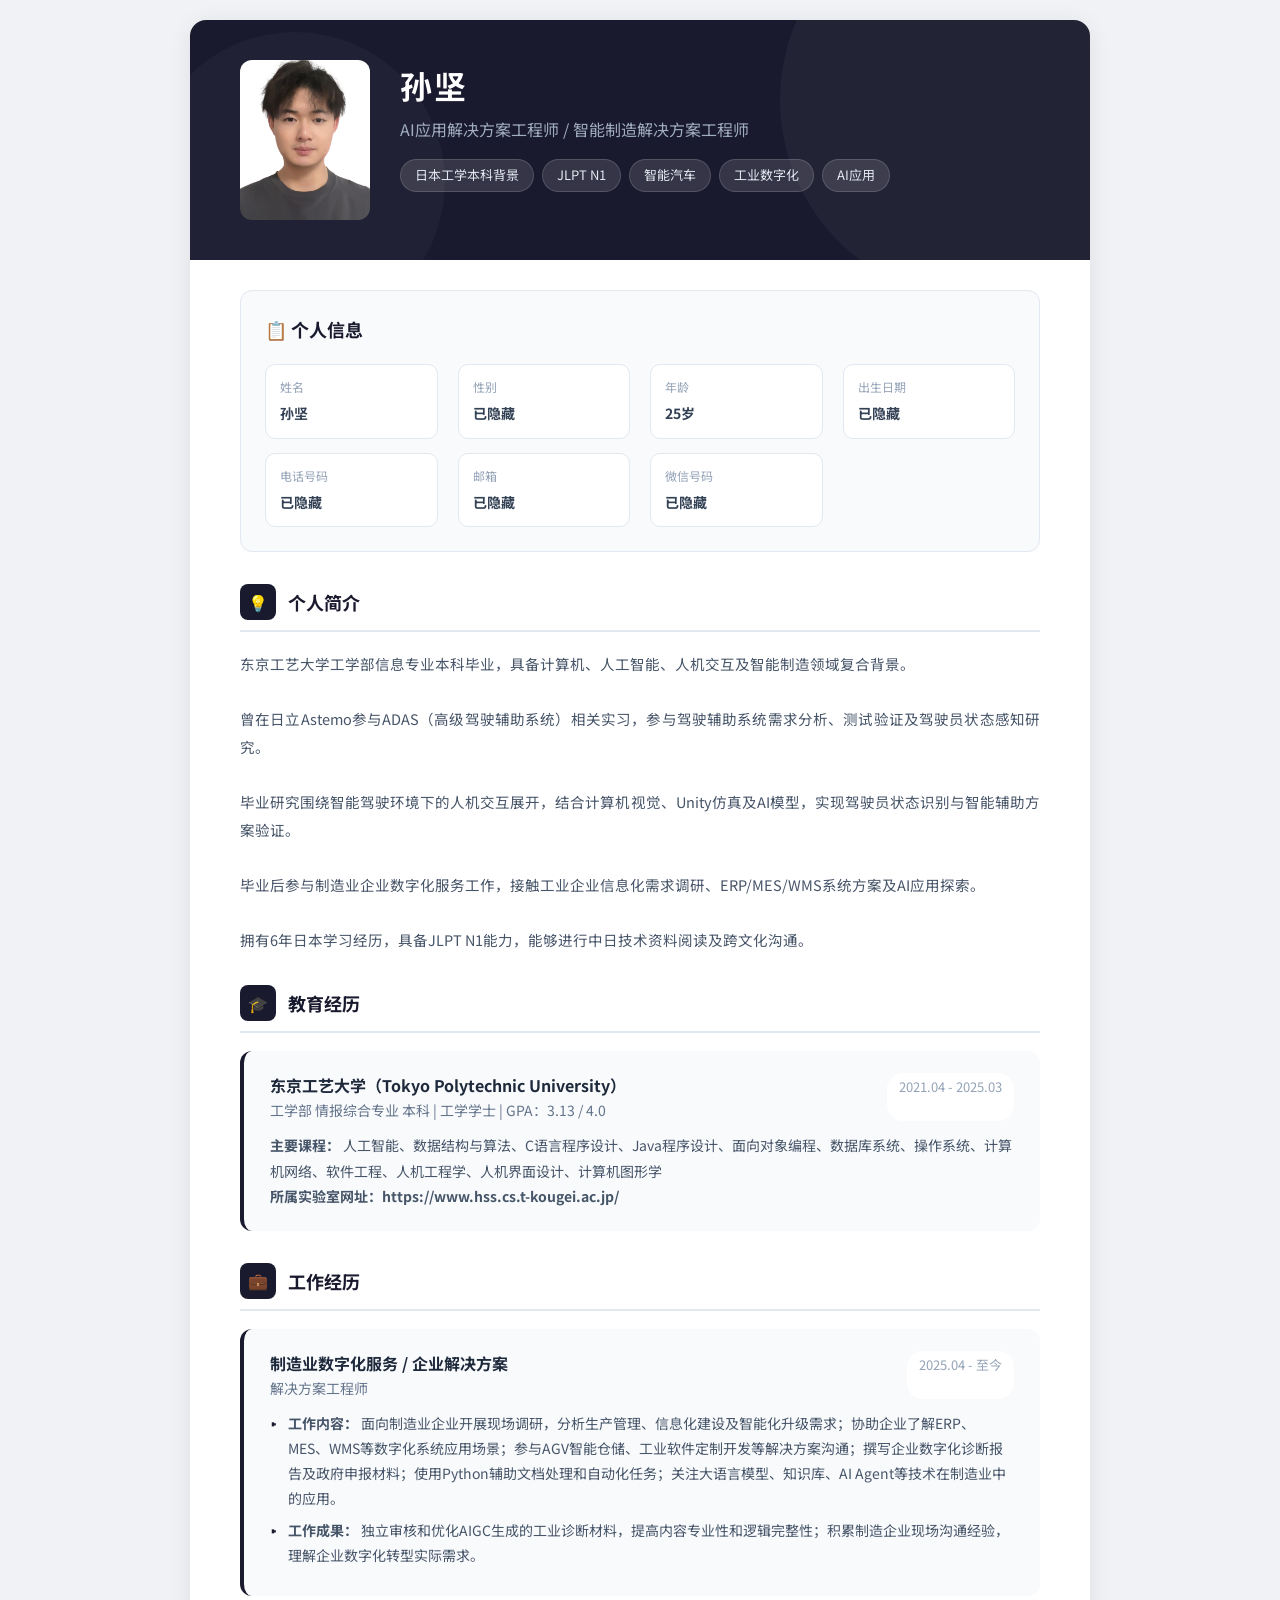
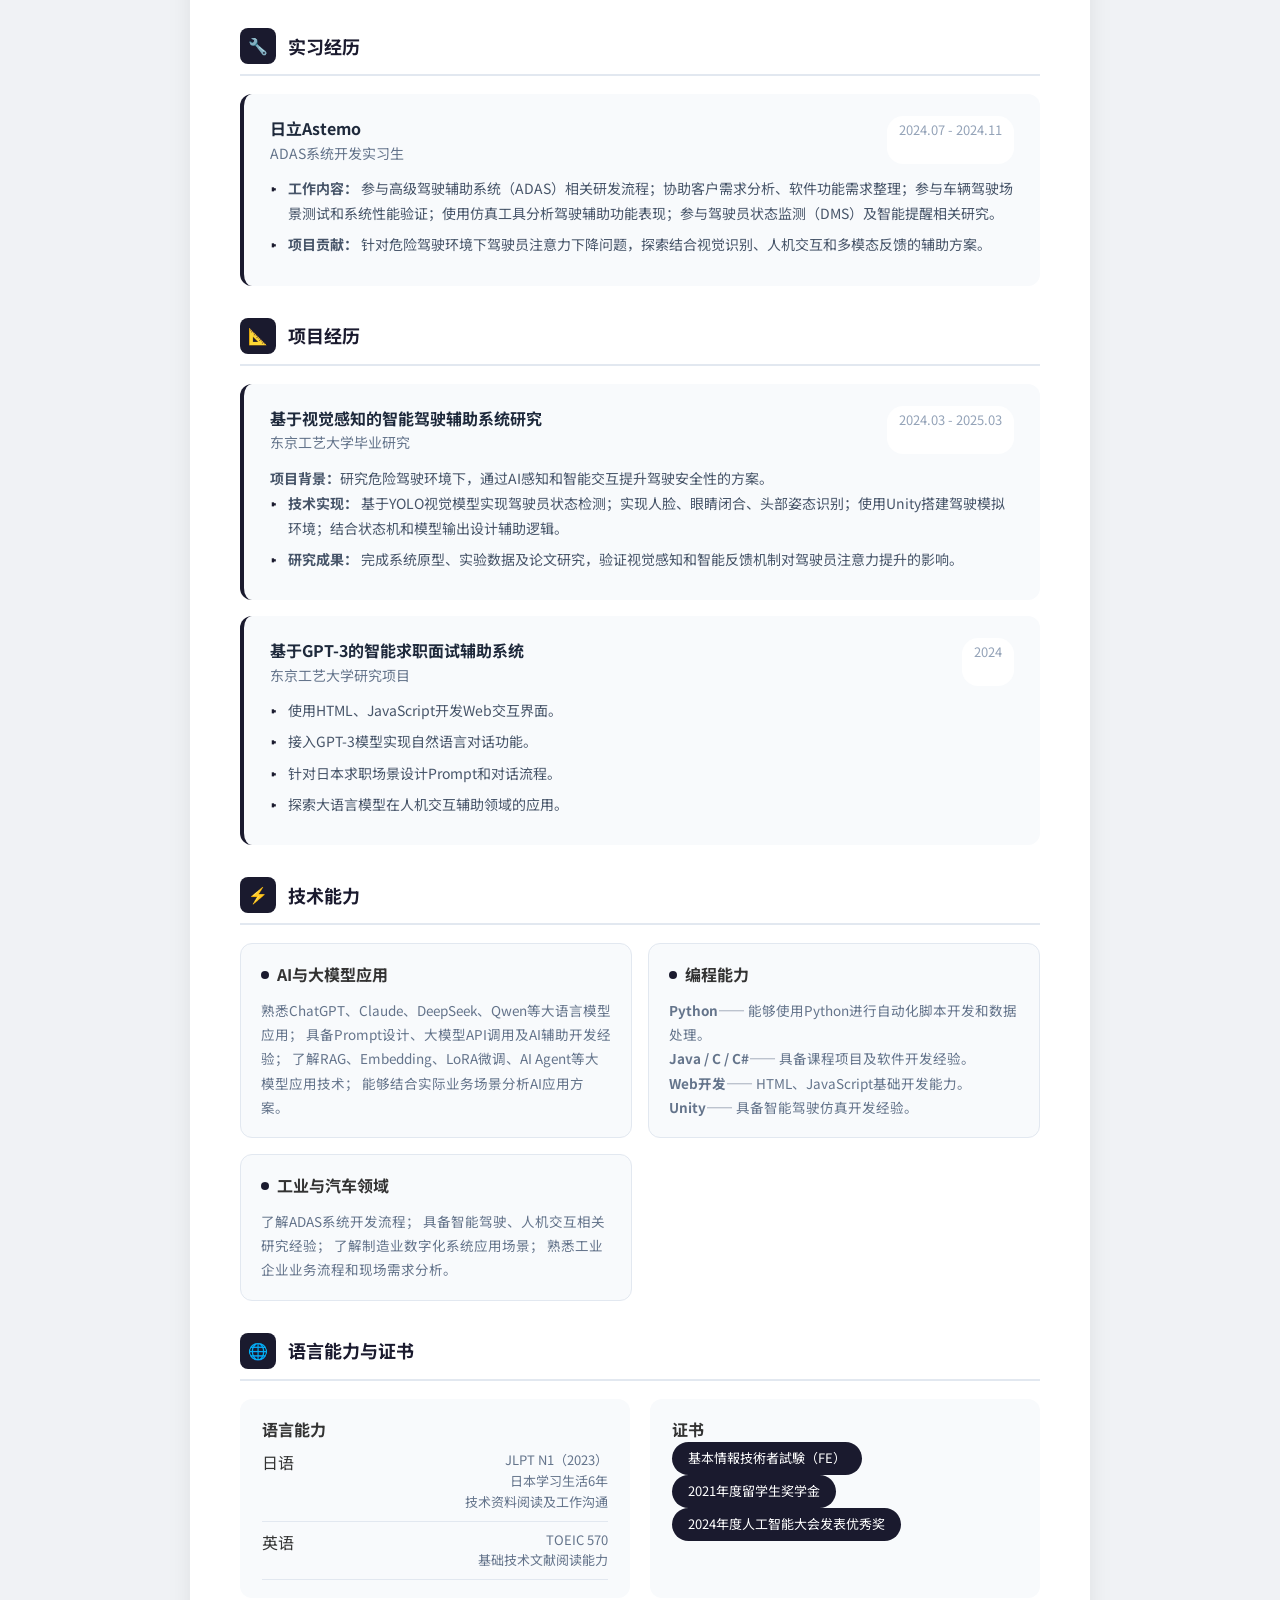
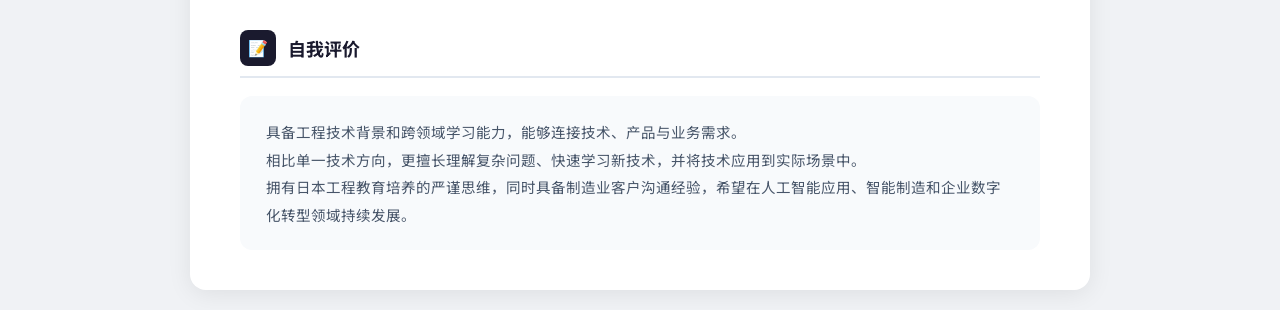
==== index.html @ 360e6c6d "Update index.html" ====
<!DOCTYPE html>
<html lang="zh-CN">
<head>
<meta charset="UTF-8">
<meta name="viewport" content="width=device-width, initial-scale=1.0">
<title>孙坚 - AI应用解决方案工程师</title>
<!-- 外部CSS -->
<link rel="stylesheet" href="css/style.css">
</head>
<body>
<div class="resume-container">
<!-- ===================== 顶部信息 ===================== -->
<header class="header-banner">
<div class="header-content">
<!-- 照片区域 -->
<div class="photo-placeholder">
<img src="image/profile_sunjian_2026.jpg" alt="个人照片">
</div>
<div class="header-info">
<h1>孙坚</h1>
<p class="title">AI应用解决方案工程师 / 智能制造解决方案工程师</p>
<div class="header-tags">
<span>日本工学本科背景</span>
<span>JLPT N1</span>
<span>智能汽车</span>
<span>工业数字化</span>
<span>AI应用</span>
</div>
</div>
</div>
</header>
<main class="main-content">
<!-- ===================== 个人信息 ===================== -->
<section class="personal-info-section">
  <div class="info-title">📋 个人信息</div>
  <div class="info-grid">
    <div class="info-item"><span>姓名</span><strong>孙坚</strong></div>
    <div class="info-item"><span>性别</span><strong>已隐藏</strong></div>
    <div class="info-item"><span>年龄</span><strong id="age-display">计算中…</strong></div>
    <div class="info-item"><span>出生日期</span><strong>已隐藏</strong></div>
    <div class="info-item"><span>电话号码</span><strong>已隐藏</strong></div>
    <div class="info-item"><span>邮箱</span><strong>已隐藏</strong></div>
    <div class="info-item"><span>微信号码</span><strong>已隐藏</strong></div>
    <!-- 其他信息项… -->
  </div>
</section>
<!-- ===================== 个人简介 ===================== -->
<section class="section">
<div class="section-header">
<div class="section-icon">💡</div>
<h2 class="section-title">个人简介</h2>
</div>
<p class="intro-text">
东京工艺大学工学部信息专业本科毕业，具备计算机、人工智能、人机交互及智能制造领域复合背景。
<br><br>
曾在日立Astemo参与ADAS（高级驾驶辅助系统）相关实习，参与驾驶辅助系统需求分析、测试验证及驾驶员状态感知研究。
<br><br>
毕业研究围绕智能驾驶环境下的人机交互展开，结合计算机视觉、Unity仿真及AI模型，实现驾驶员状态识别与智能辅助方案验证。
<br><br>
毕业后参与制造业企业数字化服务工作，接触工业企业信息化需求调研、ERP/MES/WMS系统方案及AI应用探索。
<br><br>
拥有6年日本学习经历，具备JLPT N1能力，能够进行中日技术资料阅读及跨文化沟通。
</p>
</section>
<!-- ===================== 教育经历 ===================== -->
<section class="section">
<div class="section-header">
<div class="section-icon">🎓</div>
<h2 class="section-title">教育经历</h2>
</div>
<div class="experience-card">
<div class="card-header">
<div>
<div class="card-title">东京工艺大学（Tokyo Polytechnic University）</div>
<div class="card-subtitle">工学部 情报综合专业 本科 | 工学学士 | GPA：3.13 / 4.0</div>
</div>
<div class="card-date">2021.04 - 2025.03</div>
</div>
<div class="card-body">
<strong>主要课程：</strong>
人工智能、数据结构与算法、C语言程序设计、Java程序设计、面向对象编程、数据库系统、操作系统、计算机网络、软件工程、人机工程学、人机界面设计、计算机图形学
<div><strong>所属实验室网址：https://www.hss.cs.t-kougei.ac.jp/</strong></div>

</div>
</div>
</section>
<!-- ===================== 工作经历 ===================== -->
<section class="section">
<div class="section-header">
<div class="section-icon">💼</div>
<h2 class="section-title">工作经历</h2>
</div>
<div class="experience-card">
<div class="card-header">
<div>
<div class="card-title">制造业数字化服务 / 企业解决方案</div>
<div class="card-subtitle">解决方案工程师</div>
</div>
<div class="card-date">2025.04 - 至今</div>
</div>
<div class="card-body">
<ul>
<li>
<strong>工作内容：</strong>
面向制造业企业开展现场调研，分析生产管理、信息化建设及智能化升级需求；协助企业了解ERP、MES、WMS等数字化系统应用场景；参与AGV智能仓储、工业软件定制开发等解决方案沟通；撰写企业数字化诊断报告及政府申报材料；使用Python辅助文档处理和自动化任务；关注大语言模型、知识库、AI Agent等技术在制造业中的应用。
</li>
<li>
<strong>工作成果：</strong>
独立审核和优化AIGC生成的工业诊断材料，提高内容专业性和逻辑完整性；积累制造企业现场沟通经验，理解企业数字化转型实际需求。
</li>
</ul>
</div>
</div>
</section>
<!-- ===================== 实习经历 ===================== -->
<section class="section">
<div class="section-header">
<div class="section-icon">🔧</div>
<h2 class="section-title">实习经历</h2>
</div>
<div class="experience-card">
<div class="card-header">
<div>
<div class="card-title">日立Astemo</div>
<div class="card-subtitle">ADAS系统开发实习生</div>
</div>
<div class="card-date">2024.07 - 2024.11</div>
</div>
<div class="card-body">
<ul>
<li>
<strong>工作内容：</strong>
参与高级驾驶辅助系统（ADAS）相关研发流程；协助客户需求分析、软件功能需求整理；参与车辆驾驶场景测试和系统性能验证；使用仿真工具分析驾驶辅助功能表现；参与驾驶员状态监测（DMS）及智能提醒相关研究。
</li>
<li>
<strong>项目贡献：</strong>
针对危险驾驶环境下驾驶员注意力下降问题，探索结合视觉识别、人机交互和多模态反馈的辅助方案。
</li>
</ul>
</div>
</div>
</section>
<!-- ===================== 项目经历 ===================== -->
<section class="section">
<div class="section-header">
<div class="section-icon">📐</div>
<h2 class="section-title">项目经历</h2>
</div>
<div class="experience-card">
<div class="card-header">
<div>
<div class="card-title">基于视觉感知的智能驾驶辅助系统研究</div>
<div class="card-subtitle">东京工艺大学毕业研究</div>
</div>
<div class="card-date">2024.03 - 2025.03</div>
</div>
<div class="card-body">
<p><strong>项目背景：</strong>研究危险驾驶环境下，通过AI感知和智能交互提升驾驶安全性的方案。</p>
<ul>
<li>
<strong>技术实现：</strong>
基于YOLO视觉模型实现驾驶员状态检测；实现人脸、眼睛闭合、头部姿态识别；使用Unity搭建驾驶模拟环境；结合状态机和模型输出设计辅助逻辑。
</li>
<li>
<strong>研究成果：</strong>
完成系统原型、实验数据及论文研究，验证视觉感知和智能反馈机制对驾驶员注意力提升的影响。
</li>
</ul>
</div>
</div>
<div class="experience-card">
<div class="card-header">
<div>
<div class="card-title">基于GPT-3的智能求职面试辅助系统</div>
<div class="card-subtitle">东京工艺大学研究项目</div>
</div>
<div class="card-date">2024</div>
</div>
<div class="card-body">
<ul>
<li>使用HTML、JavaScript开发Web交互界面。</li>
<li>接入GPT-3模型实现自然语言对话功能。</li>
<li>针对日本求职场景设计Prompt和对话流程。</li>
<li>探索大语言模型在人机交互辅助领域的应用。</li>
</ul>
</div>
</div>
</section>
<!-- ===================== 技术能力 ===================== -->
<section class="section">
<div class="section-header">
<div class="section-icon">⚡</div>
<h2 class="section-title">技术能力</h2>
</div>
<div class="skills-grid">
<div class="skill-card">
<h4><span class="dot"></span>AI与大模型应用</h4>
<p>
熟悉ChatGPT、Claude、DeepSeek、Qwen等大语言模型应用；
具备Prompt设计、大模型API调用及AI辅助开发经验；
了解RAG、Embedding、LoRA微调、AI Agent等大模型应用技术；
能够结合实际业务场景分析AI应用方案。
</p>
</div>
<div class="skill-card">
<h4><span class="dot"></span>编程能力</h4>
<p>
<strong>Python</strong>—— 能够使用Python进行自动化脚本开发和数据处理。<br>
<strong>Java / C / C#</strong>—— 具备课程项目及软件开发经验。<br>
<strong>Web开发</strong>—— HTML、JavaScript基础开发能力。<br>
<strong>Unity</strong>—— 具备智能驾驶仿真开发经验。
</p>
</div>
<div class="skill-card">
<h4><span class="dot"></span>工业与汽车领域</h4>
<p>
了解ADAS系统开发流程；
具备智能驾驶、人机交互相关研究经验；
了解制造业数字化系统应用场景；
熟悉工业企业业务流程和现场需求分析。
</p>
</div>
</div>
</section>
<!-- ===================== 语言能力与证书 ===================== -->
<section class="section">
<div class="section-header">
<div class="section-icon">🌐</div>
<h2 class="section-title">语言能力与证书</h2>
</div>
<div class="lang-cert-grid">
<div class="lang-card">
<h4>语言能力</h4>
<div class="lang-item">
<span class="lang-name">日语</span>
<span class="lang-level">
JLPT N1（2023）<br>
日本学习生活6年<br>
技术资料阅读及工作沟通
</span>
</div>
<div class="lang-item">
<span class="lang-name">英语</span>
<span class="lang-level">
TOEIC 570<br>
基础技术文献阅读能力
</span>
</div>
</div>
<div class="cert-card">
<h4>证书</h4>
<span class="cert-tag">基本情報技術者試験（FE）</span>
<span class="cert-tag">2021年度留学生奖学金</span>
<span class="cert-tag">2024年度人工智能大会发表优秀奖</span>
</div>
</div>
</section>
<!-- ===================== 自我评价 ===================== -->
<section class="section">
<div class="section-header">
<div class="section-icon">📝</div>
<h2 class="section-title">自我评价</h2>
</div>
<div class="self-eval">
<p>具备工程技术背景和跨领域学习能力，能够连接技术、产品与业务需求。</p>
<p>相比单一技术方向，更擅长理解复杂问题、快速学习新技术，并将技术应用到实际场景中。</p>
<p>拥有日本工程教育培养的严谨思维，同时具备制造业客户沟通经验，希望在人工智能应用、智能制造和企业数字化转型领域持续发展。</p>
</div>
</section>
</main>
</div>
    <script>
  (function() {
    const birthDate = new Date(2001, 4, 14); // 月份从0开始，5月就是4
    const today = new Date();
    let age = today.getFullYear() - birthDate.getFullYear();
    // 如果今年生日还没到，年龄减1
    const monthDiff = today.getMonth() - birthDate.getMonth();
    if (monthDiff < 0 || (monthDiff === 0 && today.getDate() < birthDate.getDate())) {
      age--;
    }
    document.getElementById('age-display').textContent = age + '岁';
  })();
</script>
</body>
</html>
---- css/style.css ----
@import url('https://fonts.googleapis.com/css2?family=Noto+Sans+SC:wght@300;400;500;700&display=swap');

* {
  margin: 0;
  padding: 0;
  box-sizing: border-box;
}

body {
  font-family: 'Noto Sans SC', -apple-system, BlinkMacSystemFont, "Segoe UI", sans-serif;
  background: #f0f2f5;
  color: #333;
  line-height: 1.6;
  padding: 20px;
}

/* ===================== 主容器 ===================== */
.resume-container {
  max-width: 900px;
  margin: 0 auto;
  background: white;
  border-radius: 16px;
  overflow: hidden;
  box-shadow: 0 4px 24px rgba(0, 0, 0, .08);
  animation: resumeShow .8s ease forwards;
}

@keyframes resumeShow {
  from {
    opacity: 0;
    transform: translateY(25px);
  }
  to {
    opacity: 1;
    transform: translateY(0);
  }
}

/* ===================== 顶部区域 ===================== */
.header-banner {
  background: #1a1a2e;
  color: white;
  padding: 40px 50px;
  position: relative;
  overflow: hidden;
}

.header-banner::before {
  content: "";
  position: absolute;
  top: -50%;
  right: -10%;
  width: 400px;
  height: 400px;
  background: rgba(255, 255, 255, .04);
  border-radius: 50%;
  animation: circleMove 12s infinite alternate;
}

.header-banner::after {
  content: "";
  position: absolute;
  bottom: -30%;
  left: -5%;
  width: 300px;
  height: 300px;
  background: rgba(255, 255, 255, .03);
  border-radius: 50%;
}

@keyframes circleMove {
  from { transform: translate(0, 0); }
  to { transform: translate(-50px, 40px); }
}

.header-content {
  display: flex;
  align-items: flex-start;
  gap: 30px;
  position: relative;
  z-index: 1;
}

/* ===================== 图片区域 ===================== */
.photo-placeholder {
  width: 130px;
  height: 160px;
  border-radius: 12px;
  overflow: hidden;
  flex-shrink: 0;
  background: rgba(255, 255, 255, .1);
  animation: photoFade 1s ease;
}

.photo-placeholder img {
  width: 100%;
  height: 100%;
  object-fit: cover;
  object-position: center;
}

@keyframes photoFade {
  from {
    opacity: 0;
    transform: scale(.95);
  }
  to {
    opacity: 1;
    transform: scale(1);
  }
}

/* ===================== 头部文字 ===================== */
.header-info { flex: 1; }

.header-info h1 {
  font-size: 32px;
  font-weight: 700;
  margin-bottom: 6px;
  letter-spacing: 2px;
}

.title {
  font-size: 16px;
  color: #a0aec0;
  margin-bottom: 16px;
}

.header-tags {
  display: flex;
  flex-wrap: wrap;
  gap: 8px;
}

.header-tags span {
  background: rgba(255, 255, 255, .12);
  padding: 5px 14px;
  border-radius: 20px;
  font-size: 13px;
  color: #e2e8f0;
  border: 1px solid rgba(255, 255, 255, .15);
}

/* ===================== 内容 ===================== */
.main-content { padding: 0 50px 40px; }

/* ===================== 个人信息 ===================== */
.personal-info-section {
  background: #f8fafc;
  border-radius: 12px;
  padding: 24px;
  margin: 30px 0;
  border: 1px solid #e2e8f0;
}

.info-title {
  font-size: 18px;
  font-weight: 700;
  color: #1a1a2e;
  margin-bottom: 20px;
}

.info-grid {
  display: grid;
  grid-template-columns: repeat(4, 1fr);
  gap: 14px 20px;
}

.info-item {
  background: white;
  border-radius: 10px;
  padding: 12px 14px;
  border: 1px solid #e2e8f0;
  transition: .25s;
  min-width: 0;
  overflow-wrap: break-word;
  word-break: break-word;
}

/* 悬停效果不变 */
.info-item:hover {
  transform: translateY(-3px);
  box-shadow: 0 8px 20px rgba(0, 0, 0, .08);
}

.info-item:hover {
  transform: translateY(-3px);
  box-shadow: 0 8px 20px rgba(0, 0, 0, .08);
}

.info-item span {
  display: block;
  font-size: 12px;
  color: #94a3b8;
  margin-bottom: 4px;
}

.info-item strong {
  font-size: 14px;
  color: #334155;
}

/* ===================== 分区 ===================== */
.section { margin-top: 32px; }

.section-header {
  display: flex;
  align-items: center;
  gap: 12px;
  margin-bottom: 18px;
  padding-bottom: 10px;
  border-bottom: 2px solid #e2e8f0;
}

.section-icon {
  width: 36px;
  height: 36px;
  background: #1a1a2e;
  border-radius: 8px;
  display: flex;
  align-items: center;
  justify-content: center;
  color: white;
}

.section-title {
  font-size: 18px;
  font-weight: 700;
  color: #1a1a2e;
}

/* ===================== 简介 ===================== */
.intro-text {
  font-size: 14.5px;
  color: #475569;
  line-height: 1.9;
  text-align: justify;
}

/* ===================== 经历卡片 ===================== */
.experience-card {
  background: #f8fafc;
  border-radius: 12px;
  padding: 22px 26px;
  margin-bottom: 16px;
  border-left: 4px solid #1a1a2e;
  opacity: 0;
  animation: cardShow .6s ease forwards;
  transition: .25s;
}

.experience-card:hover {
  transform: translateX(6px) translateY(-3px);
  box-shadow: 0 10px 25px rgba(0, 0, 0, .08);
}

@keyframes cardShow {
  from {
    opacity: 0;
    transform: translateY(20px);
  }
  to {
    opacity: 1;
    transform: translateY(0);
  }
}

.card-header {
  display: flex;
  justify-content: space-between;
  margin-bottom: 12px;
}

.card-title {
  font-size: 16px;
  font-weight: 700;
  color: #1e293b;
}

.card-subtitle {
  font-size: 14px;
  color: #64748b;
}

.card-date {
  font-size: 13px;
  color: #94a3b8;
  background: white;
  padding: 4px 12px;
  border-radius: 16px;
}

.card-body {
  font-size: 14px;
  color: #475569;
  line-height: 1.8;
}

.card-body ul { list-style: none; }

.card-body li {
  margin-bottom: 6px;
  padding-left: 18px;
  position: relative;
}

.card-body li::before {
  content: "▸";
  position: absolute;
  left: 0;
  color: #1a1a2e;
  font-weight: bold;
}

/* ===================== 技能 ===================== */
.skills-grid {
  display: grid;
  grid-template-columns: repeat(auto-fit, minmax(260px, 1fr));
  gap: 16px;
}

.skill-card {
  background: #f8fafc;
  border-radius: 12px;
  padding: 18px 20px;
  border: 1px solid #e2e8f0;
}

.skill-card h4 {
  display: flex;
  align-items: center;
  gap: 8px;
  margin-bottom: 10px;
}

.dot {
  width: 8px;
  height: 8px;
  background: #1a1a2e;
  border-radius: 50%;
}

.skill-card p {
  font-size: 13.5px;
  color: #64748b;
  line-height: 1.8;
}

/* ===================== 语言证书 ===================== */
.lang-cert-grid {
  display: grid;
  grid-template-columns: 1fr 1fr;
  gap: 20px;
}

.lang-card,
.cert-card {
  background: #f8fafc;
  border-radius: 12px;
  padding: 18px 22px;
}

.lang-item {
  display: flex;
  justify-content: space-between;
  padding: 8px 0;
  border-bottom: 1px solid #e2e8f0;
}

.lang-level {
  font-size: 13px;
  color: #64748b;
  text-align: right;
}

.cert-tag {
  display: inline-block;
  background: #1a1a2e;
  color: white;
  padding: 6px 16px;
  border-radius: 20px;
  font-size: 13px;
}

/* ===================== 自我评价 ===================== */
.self-eval {
  background: #f8fafc;
  border-radius: 12px;
  padding: 22px 26px;
  font-size: 14.5px;
  color: #475569;
  line-height: 1.9;
}

/* ===================== 响应式 ===================== */
@media (max-width: 768px) {
  .header-content {
    flex-direction: column;
    align-items: center;
    text-align: center;
  }

  .header-tags { justify-content: center; }

  .main-content { padding: 0 24px 30px; }

  .info-grid { grid-template-columns: repeat(2, 1fr); }

  .lang-cert-grid { grid-template-columns: 1fr; }

  .card-header { flex-direction: column; }

  .card-date { margin-top: 8px; }
}
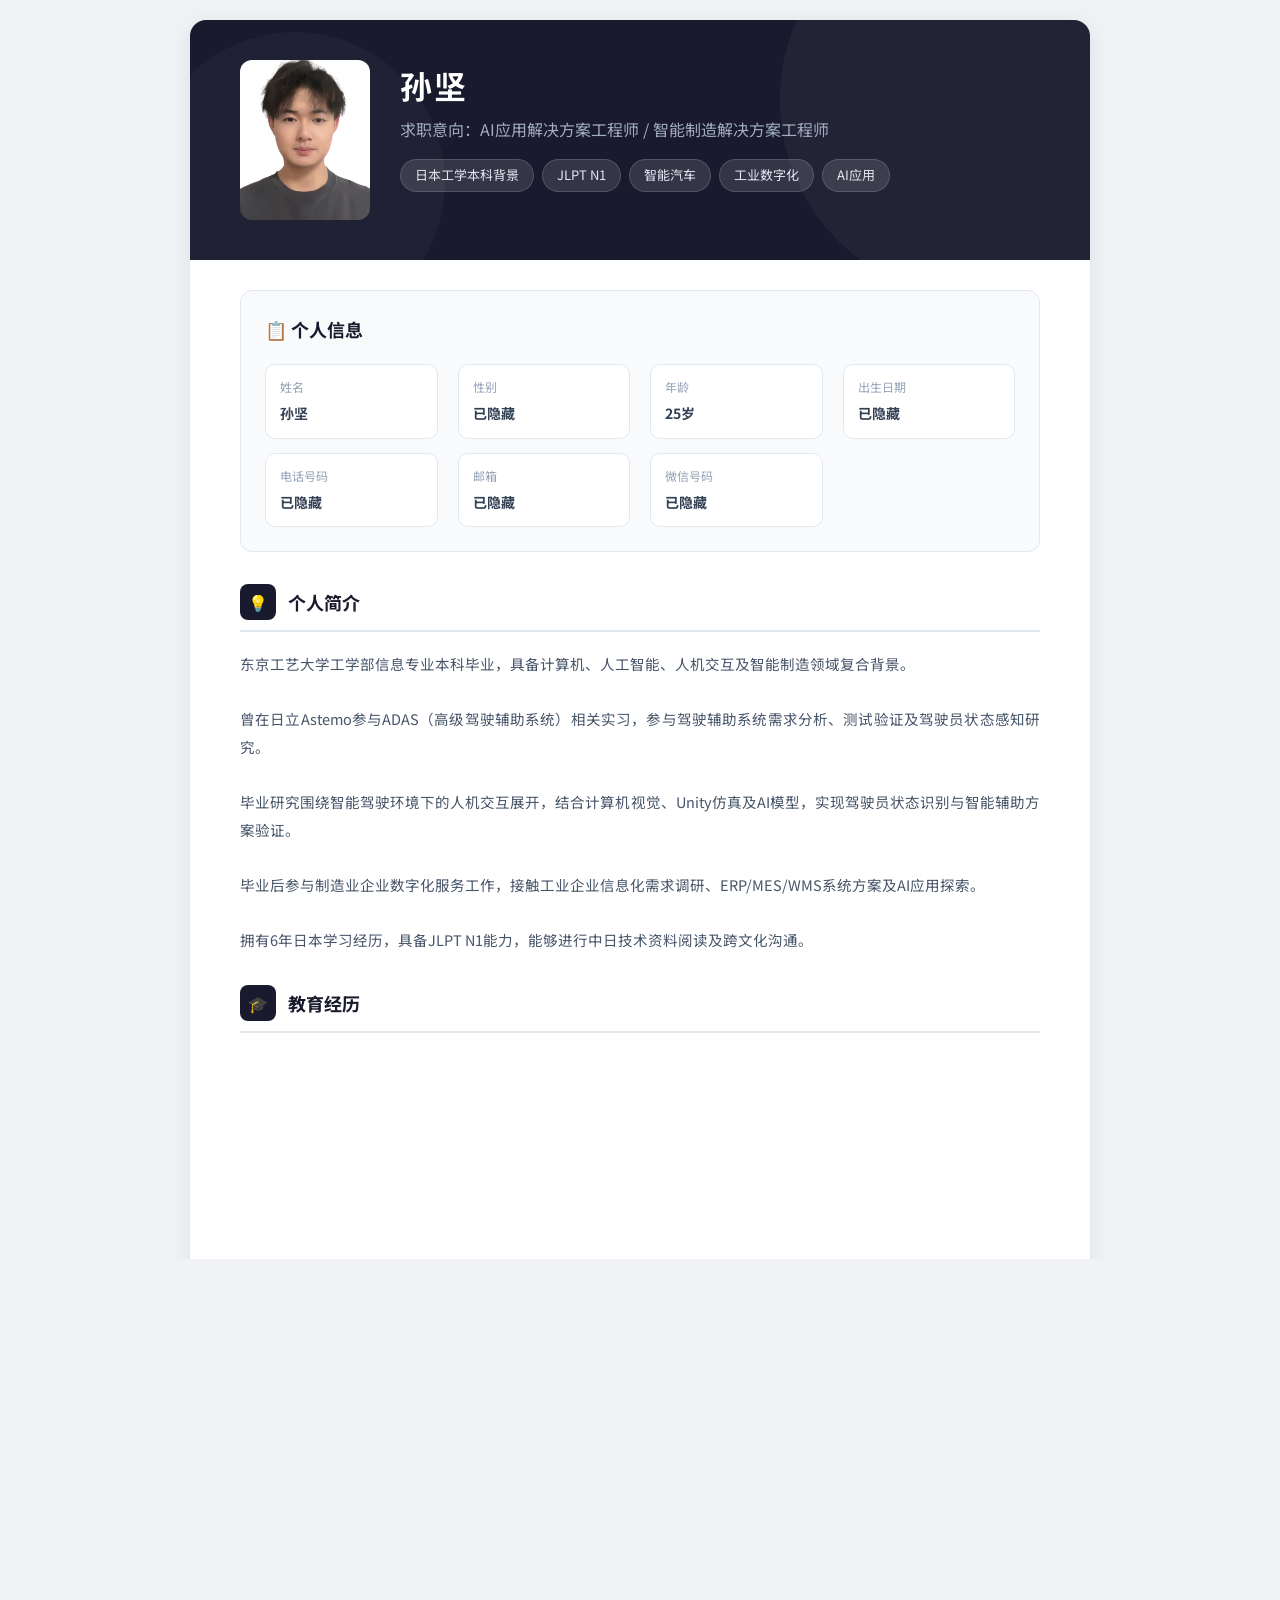
==== commit 9c2a5ecf: "Update index.html" ====
--- a/index.html
+++ b/index.html
@@ -18,7 +18,7 @@
 </div>
 <div class="header-info">
 <h1>孙坚</h1>
-<p class="title">AI应用解决方案工程师 / 智能制造解决方案工程师</p>
+<p class="title">求职意向：AI应用解决方案工程师 / 智能制造解决方案工程师</p>
 <div class="header-tags">
 <span>日本工学本科背景</span>
 <span>JLPT N1</span>
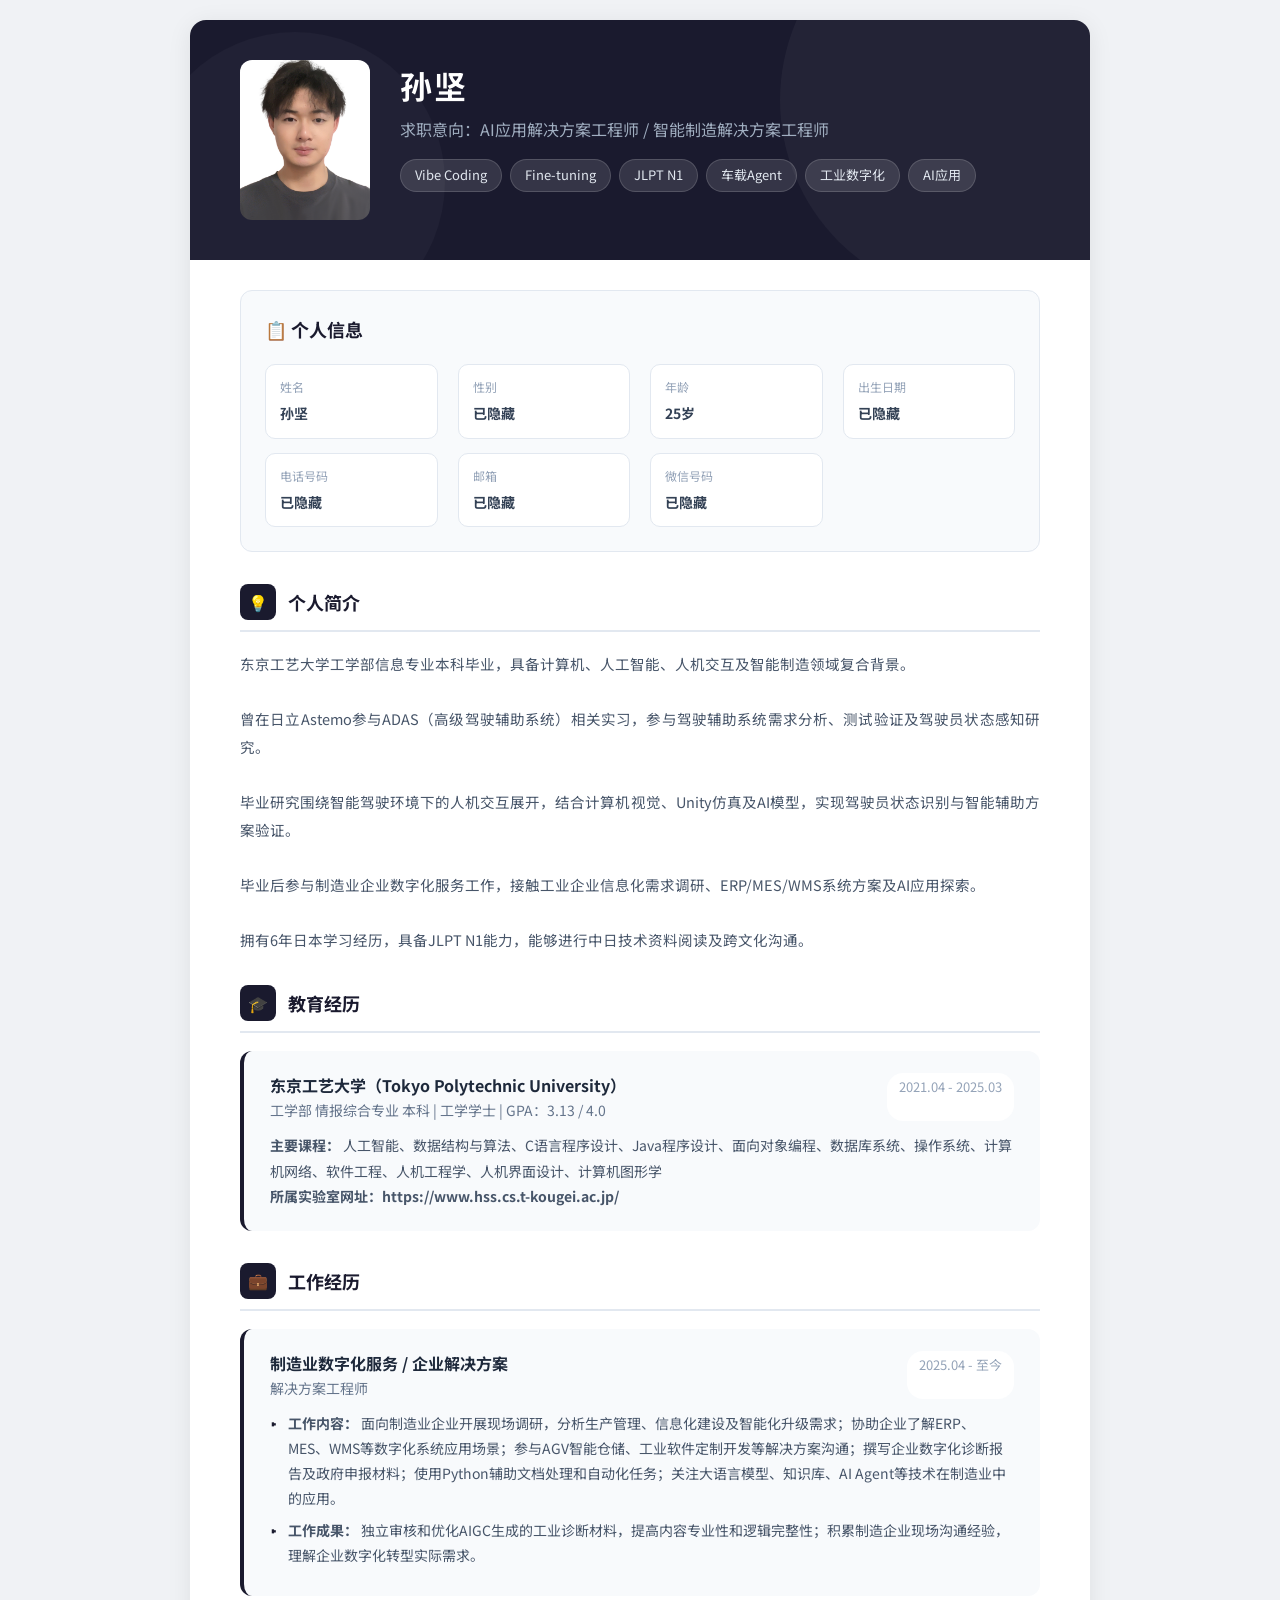
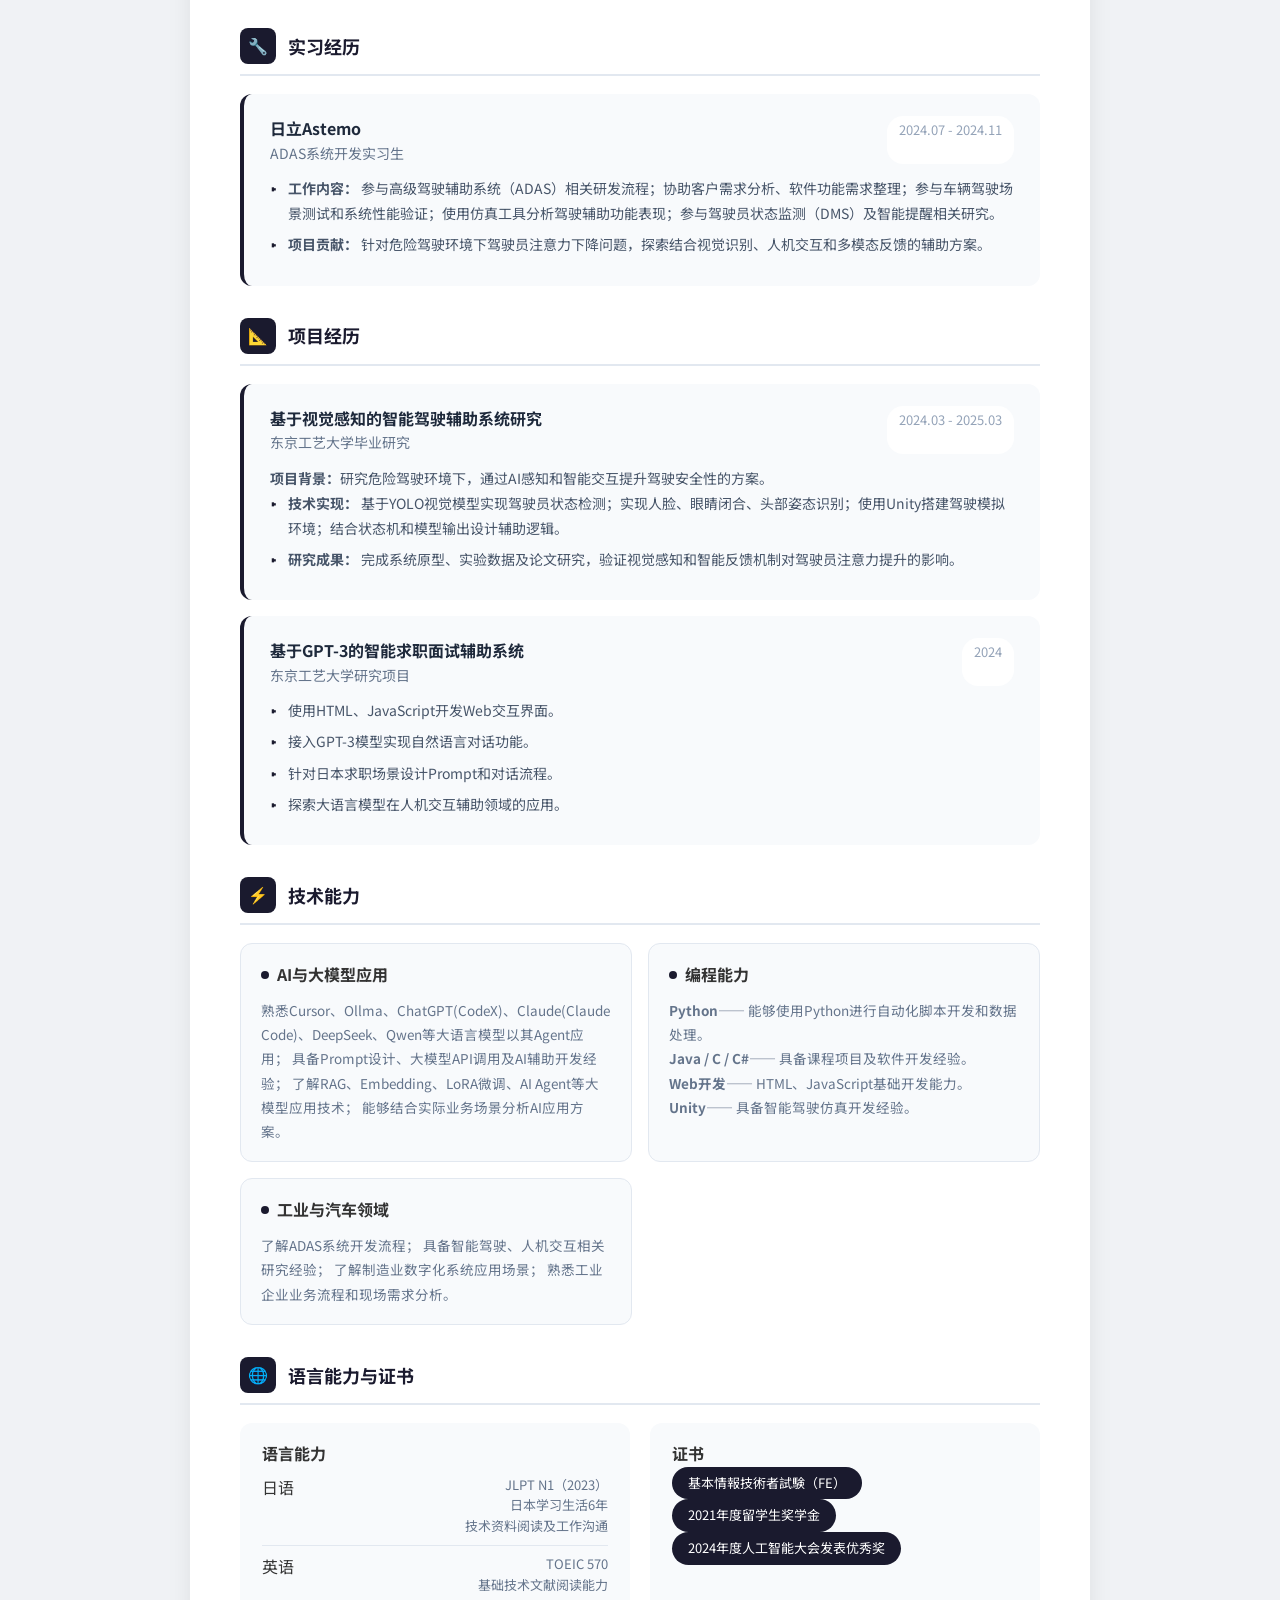
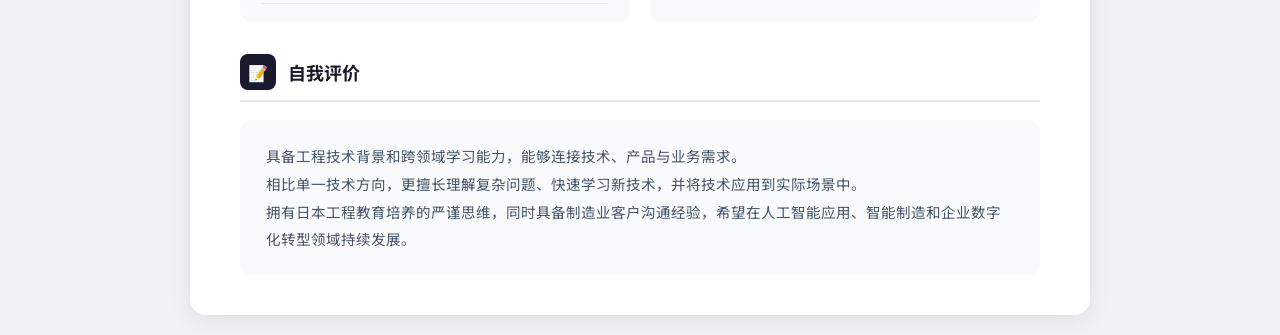
==== commit 14cddf32: "Update index.html" ====
--- a/index.html
+++ b/index.html
@@ -20,9 +20,10 @@
 <h1>孙坚</h1>
 <p class="title">求职意向：AI应用解决方案工程师 / 智能制造解决方案工程师</p>
 <div class="header-tags">
-<span>日本工学本科背景</span>
+<span>Vibe Coding</span>
+<span>Fine-tuning</span>
 <span>JLPT N1</span>
-<span>智能汽车</span>
+<span>车载Agent</span>
 <span>工业数字化</span>
 <span>AI应用</span>
 </div>
@@ -196,7 +197,7 @@
 <div class="skill-card">
 <h4><span class="dot"></span>AI与大模型应用</h4>
 <p>
-熟悉ChatGPT、Claude、DeepSeek、Qwen等大语言模型应用；
+熟悉Cursor、Ollma、ChatGPT(CodeX)、Claude(Claude Code)、DeepSeek、Qwen等大语言模型以其Agent应用；
 具备Prompt设计、大模型API调用及AI辅助开发经验；
 了解RAG、Embedding、LoRA微调、AI Agent等大模型应用技术；
 能够结合实际业务场景分析AI应用方案。
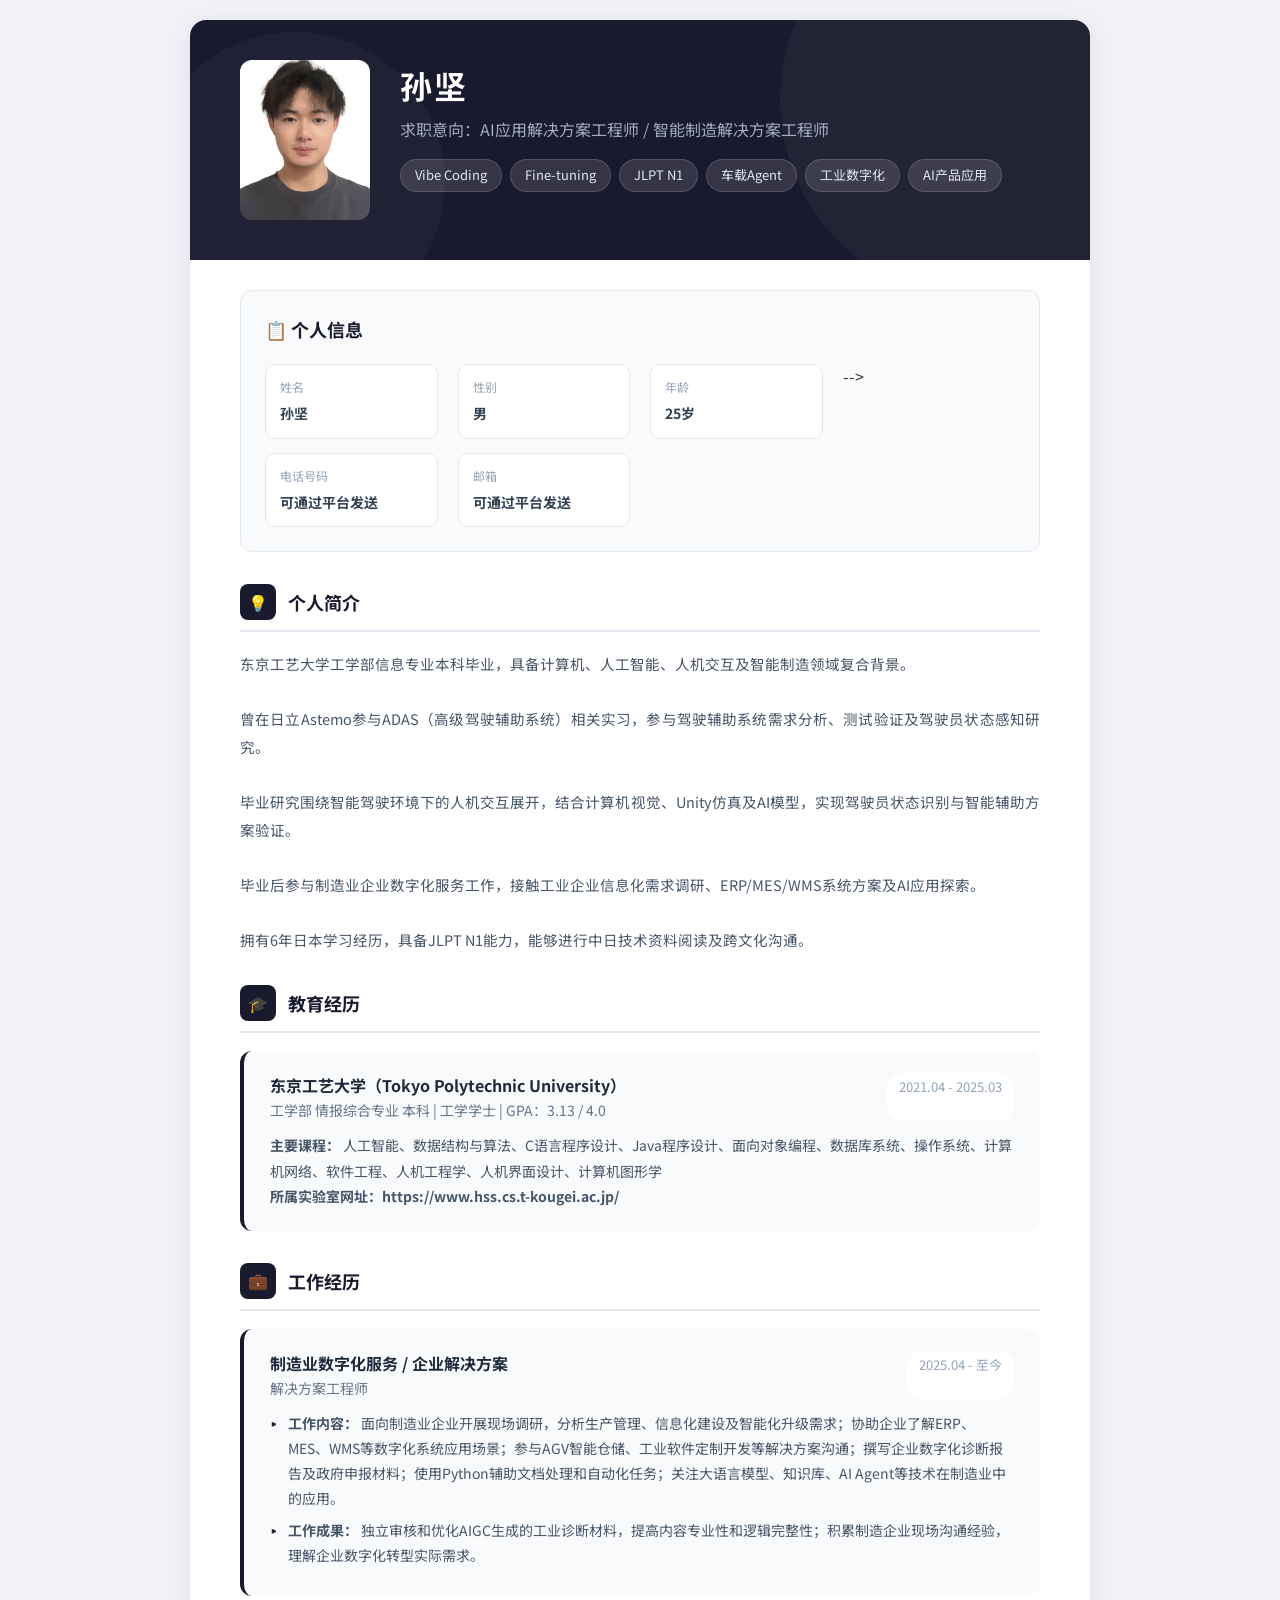
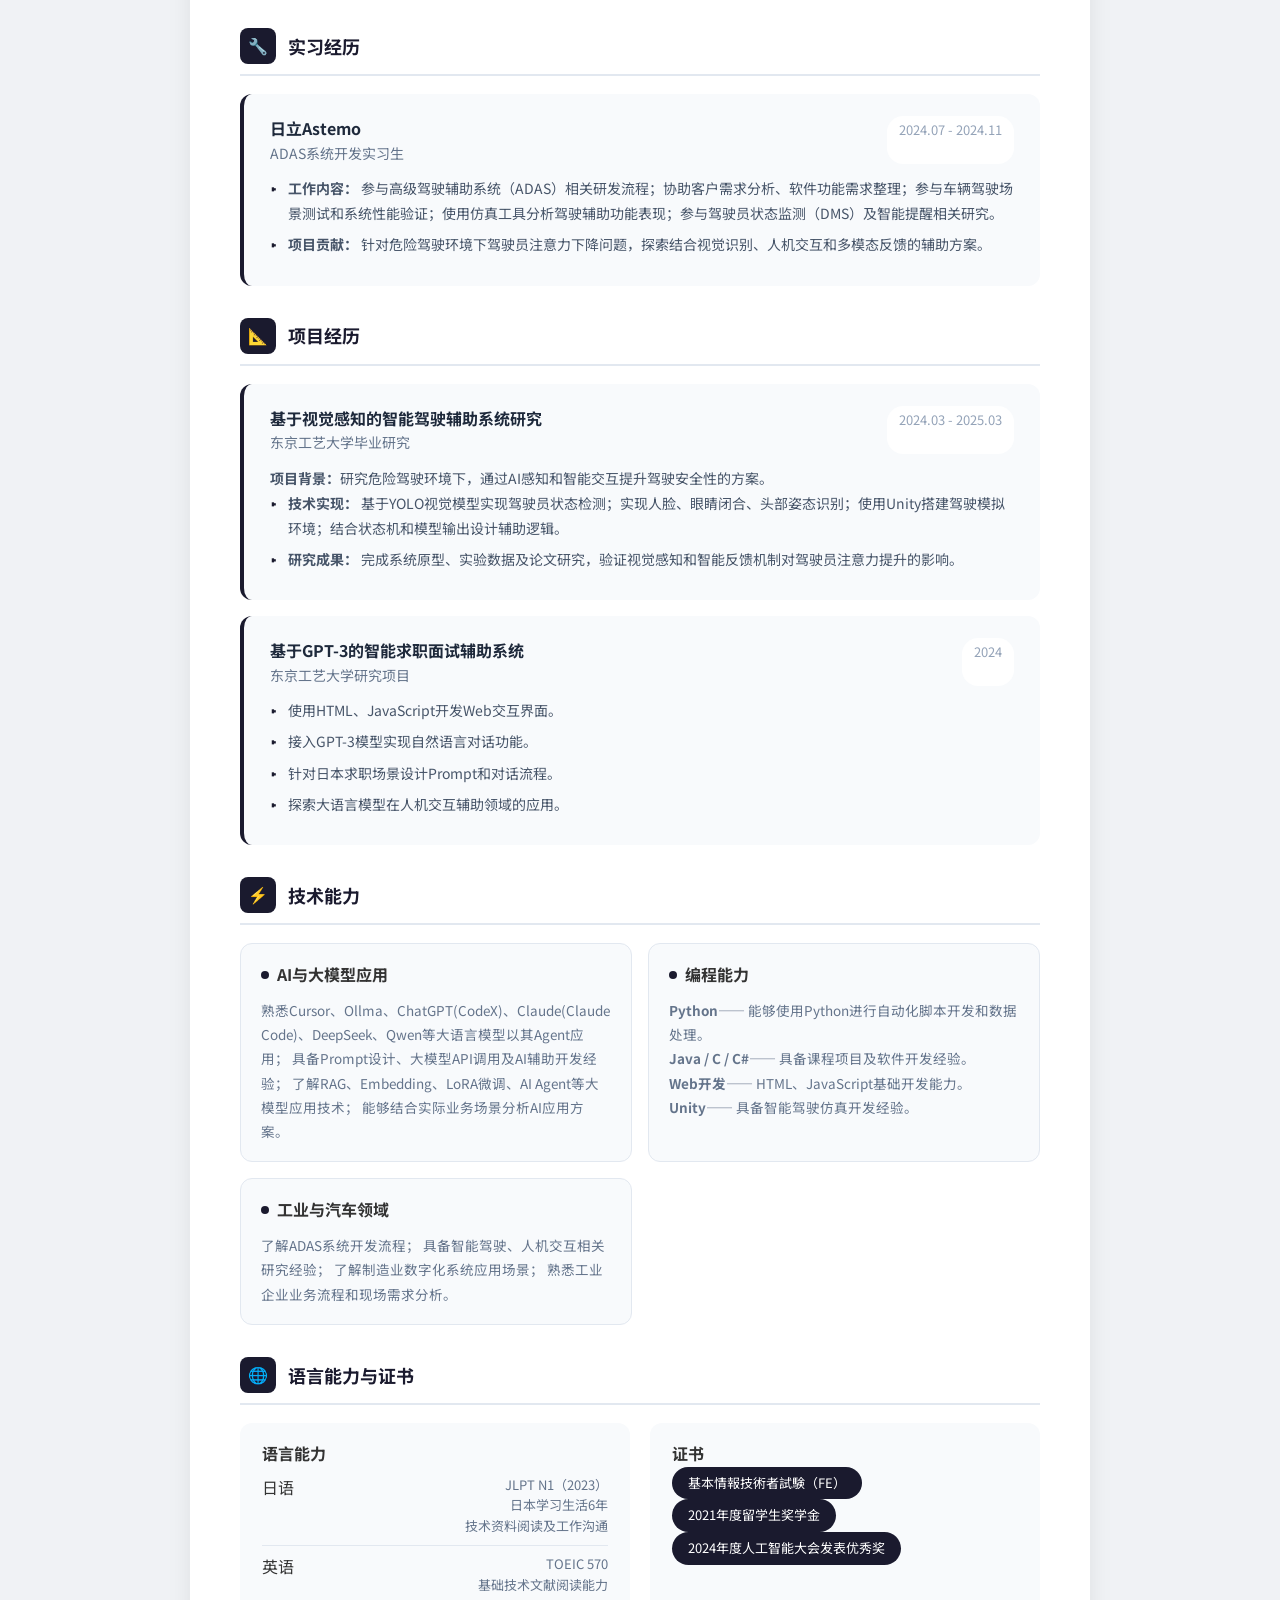
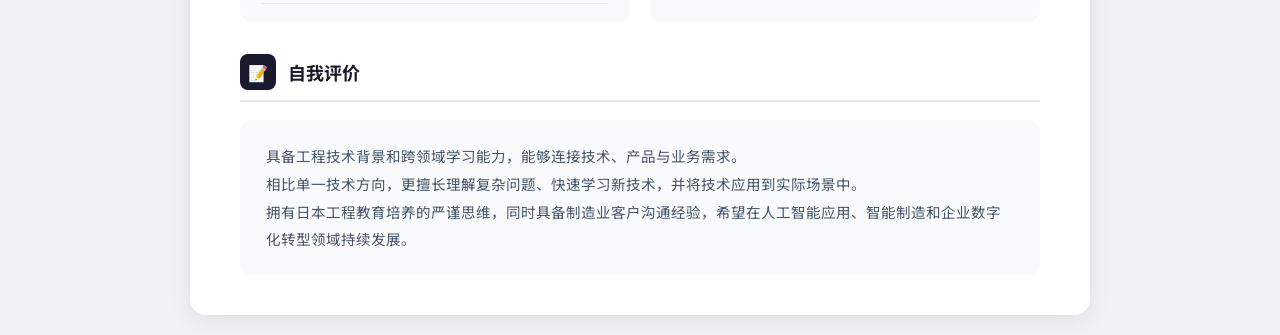
==== commit c8764518: "Update index.html" ====
--- a/index.html
+++ b/index.html
@@ -25,7 +25,7 @@
 <span>JLPT N1</span>
 <span>车载Agent</span>
 <span>工业数字化</span>
-<span>AI应用</span>
+<span>AI产品应用</span>
 </div>
 </div>
 </div>
@@ -36,12 +36,11 @@
   <div class="info-title">📋 个人信息</div>
   <div class="info-grid">
     <div class="info-item"><span>姓名</span><strong>孙坚</strong></div>
-    <div class="info-item"><span>性别</span><strong>已隐藏</strong></div>
-    <div class="info-item"><span>年龄</span><strong id="age-display">计算中…</strong></div>
-    <div class="info-item"><span>出生日期</span><strong>已隐藏</strong></div>
-    <div class="info-item"><span>电话号码</span><strong>已隐藏</strong></div>
-    <div class="info-item"><span>邮箱</span><strong>已隐藏</strong></div>
-    <div class="info-item"><span>微信号码</span><strong>已隐藏</strong></div>
+    <div class="info-item"><span>性别</span><strong>男</strong></div>
+    <div class="info-item"><span>年龄</span><strong id="age-display">计算中…</strong></div> -->
+   <!-- <div class="info-item"><span>出生日期</span><strong>已隐藏</strong></div> -->
+    <div class="info-item"><span>电话号码</span><strong>可通过平台发送</strong></div>
+    <div class="info-item"><span>邮箱</span><strong>可通过平台发送</strong></div>
     <!-- 其他信息项… -->
   </div>
 </section>
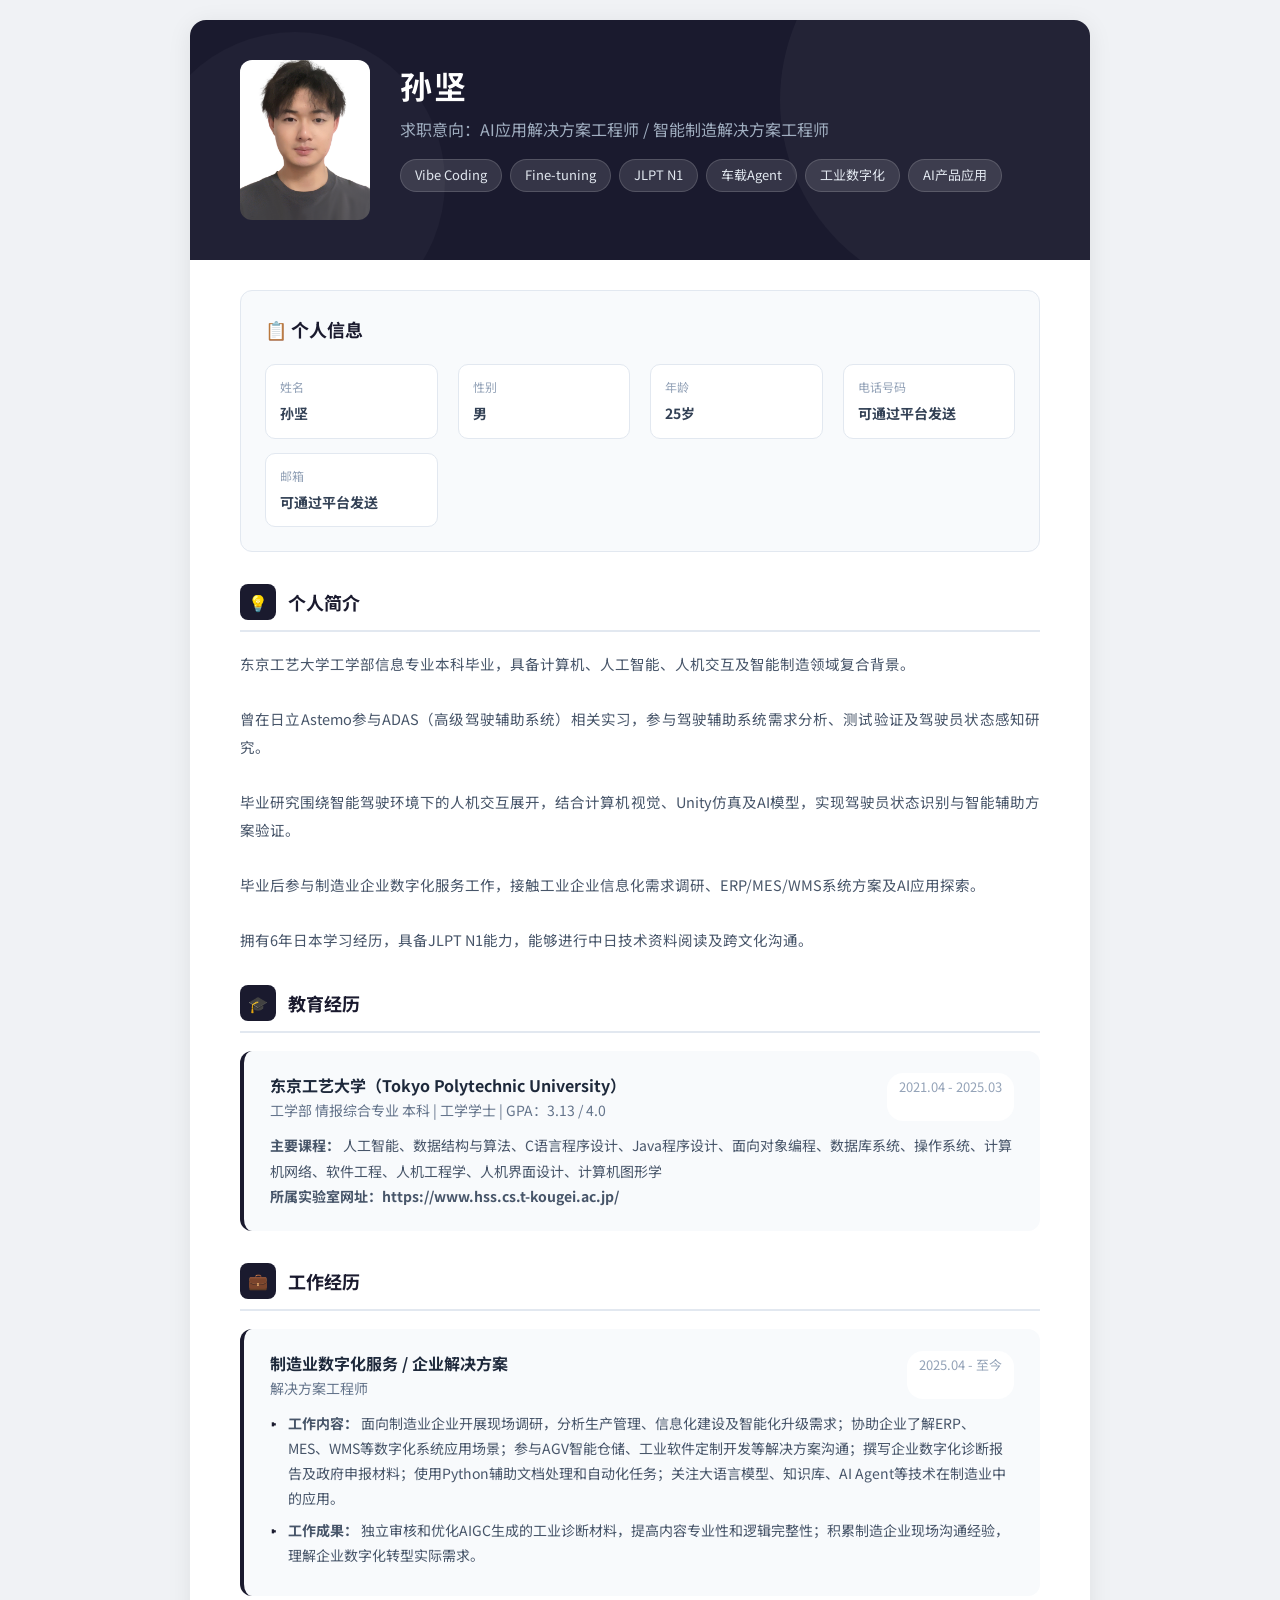
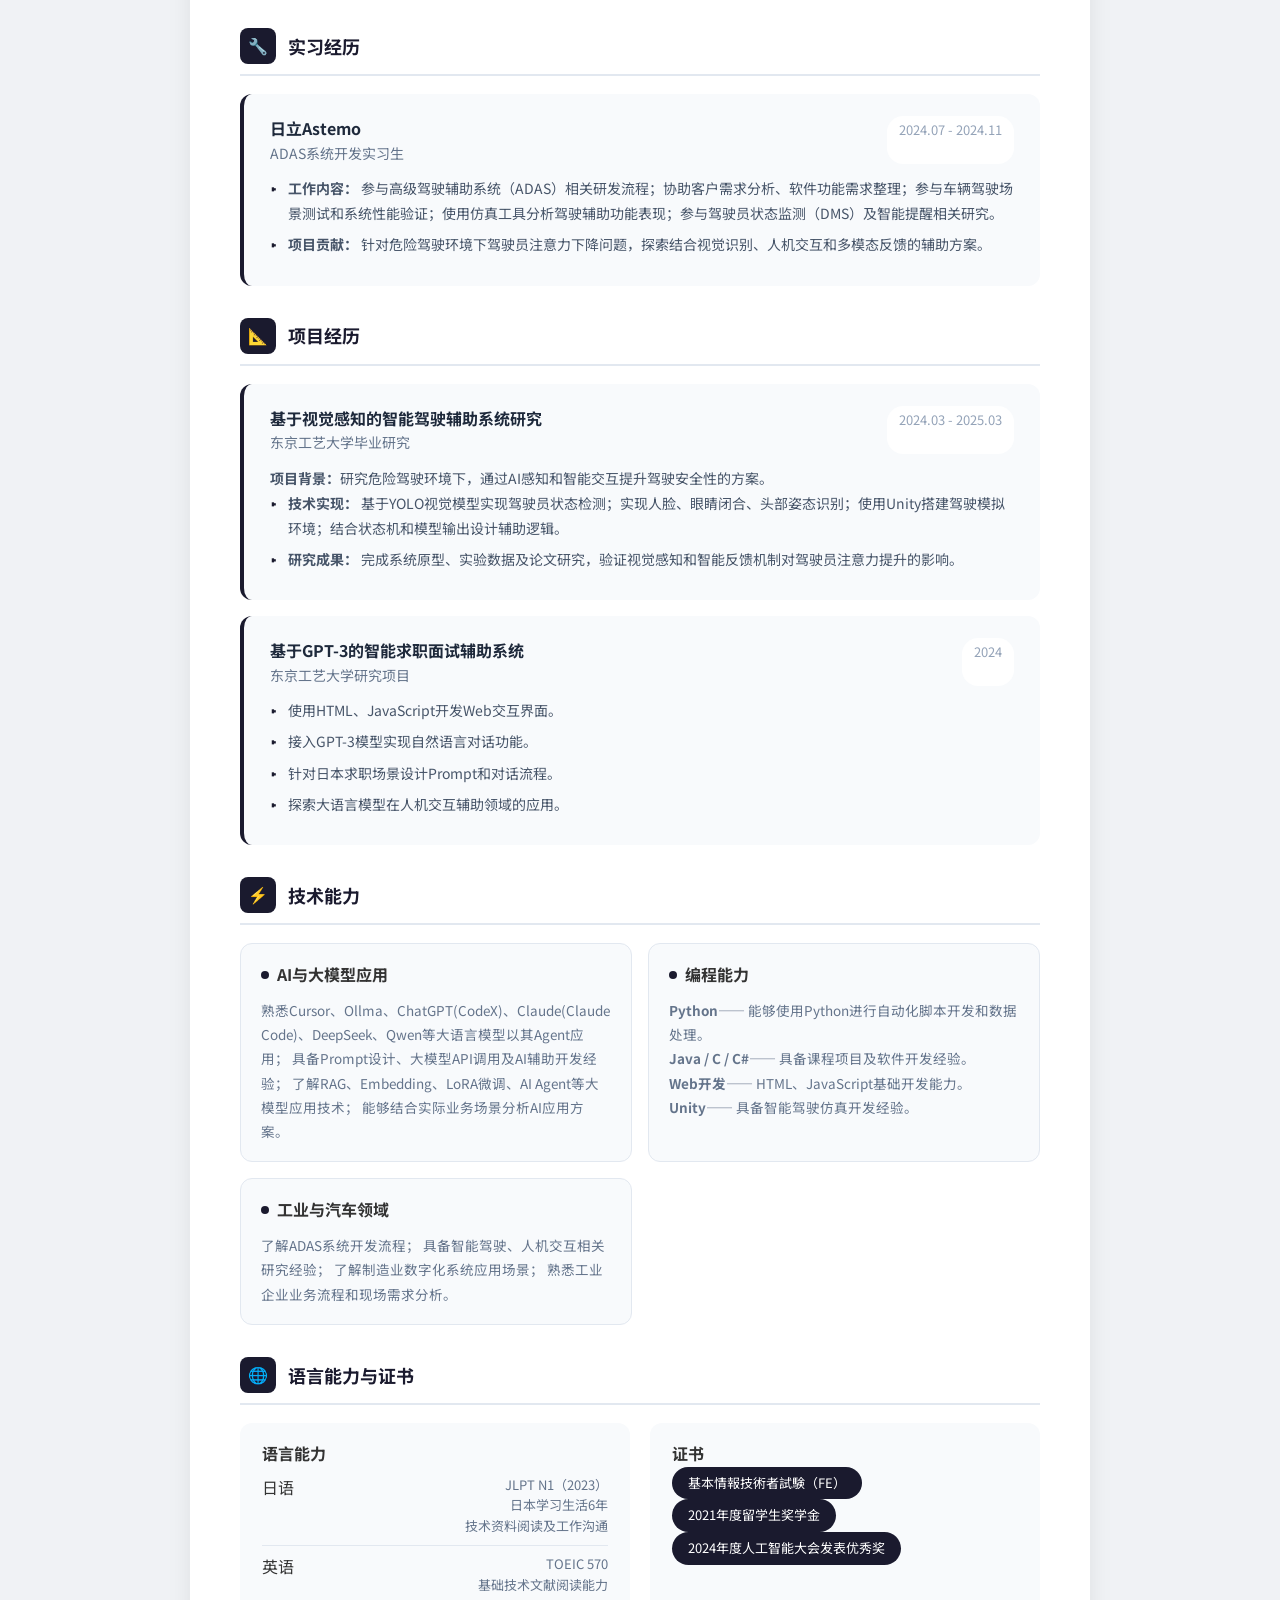
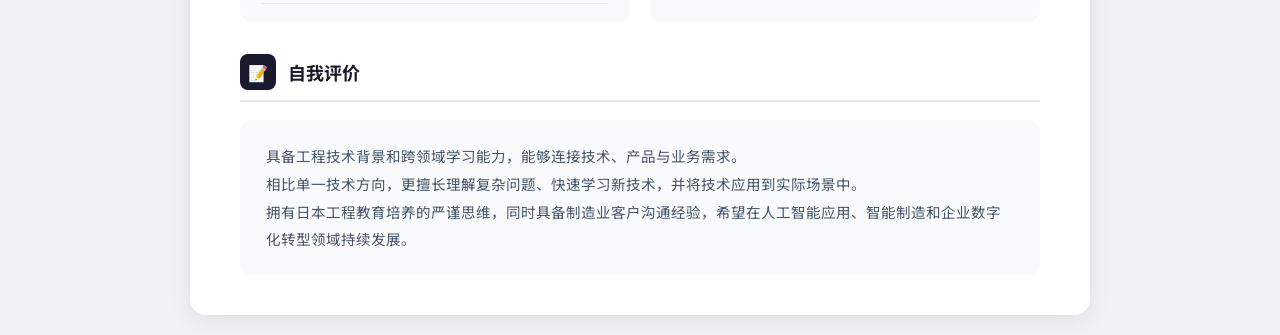
==== commit 4cd44e1c: "Update index.html" ====
--- a/index.html
+++ b/index.html
@@ -37,7 +37,7 @@
   <div class="info-grid">
     <div class="info-item"><span>姓名</span><strong>孙坚</strong></div>
     <div class="info-item"><span>性别</span><strong>男</strong></div>
-    <div class="info-item"><span>年龄</span><strong id="age-display">计算中…</strong></div> -->
+    <div class="info-item"><span>年龄</span><strong id="age-display">计算中…</strong></div>
    <!-- <div class="info-item"><span>出生日期</span><strong>已隐藏</strong></div> -->
     <div class="info-item"><span>电话号码</span><strong>可通过平台发送</strong></div>
     <div class="info-item"><span>邮箱</span><strong>可通过平台发送</strong></div>
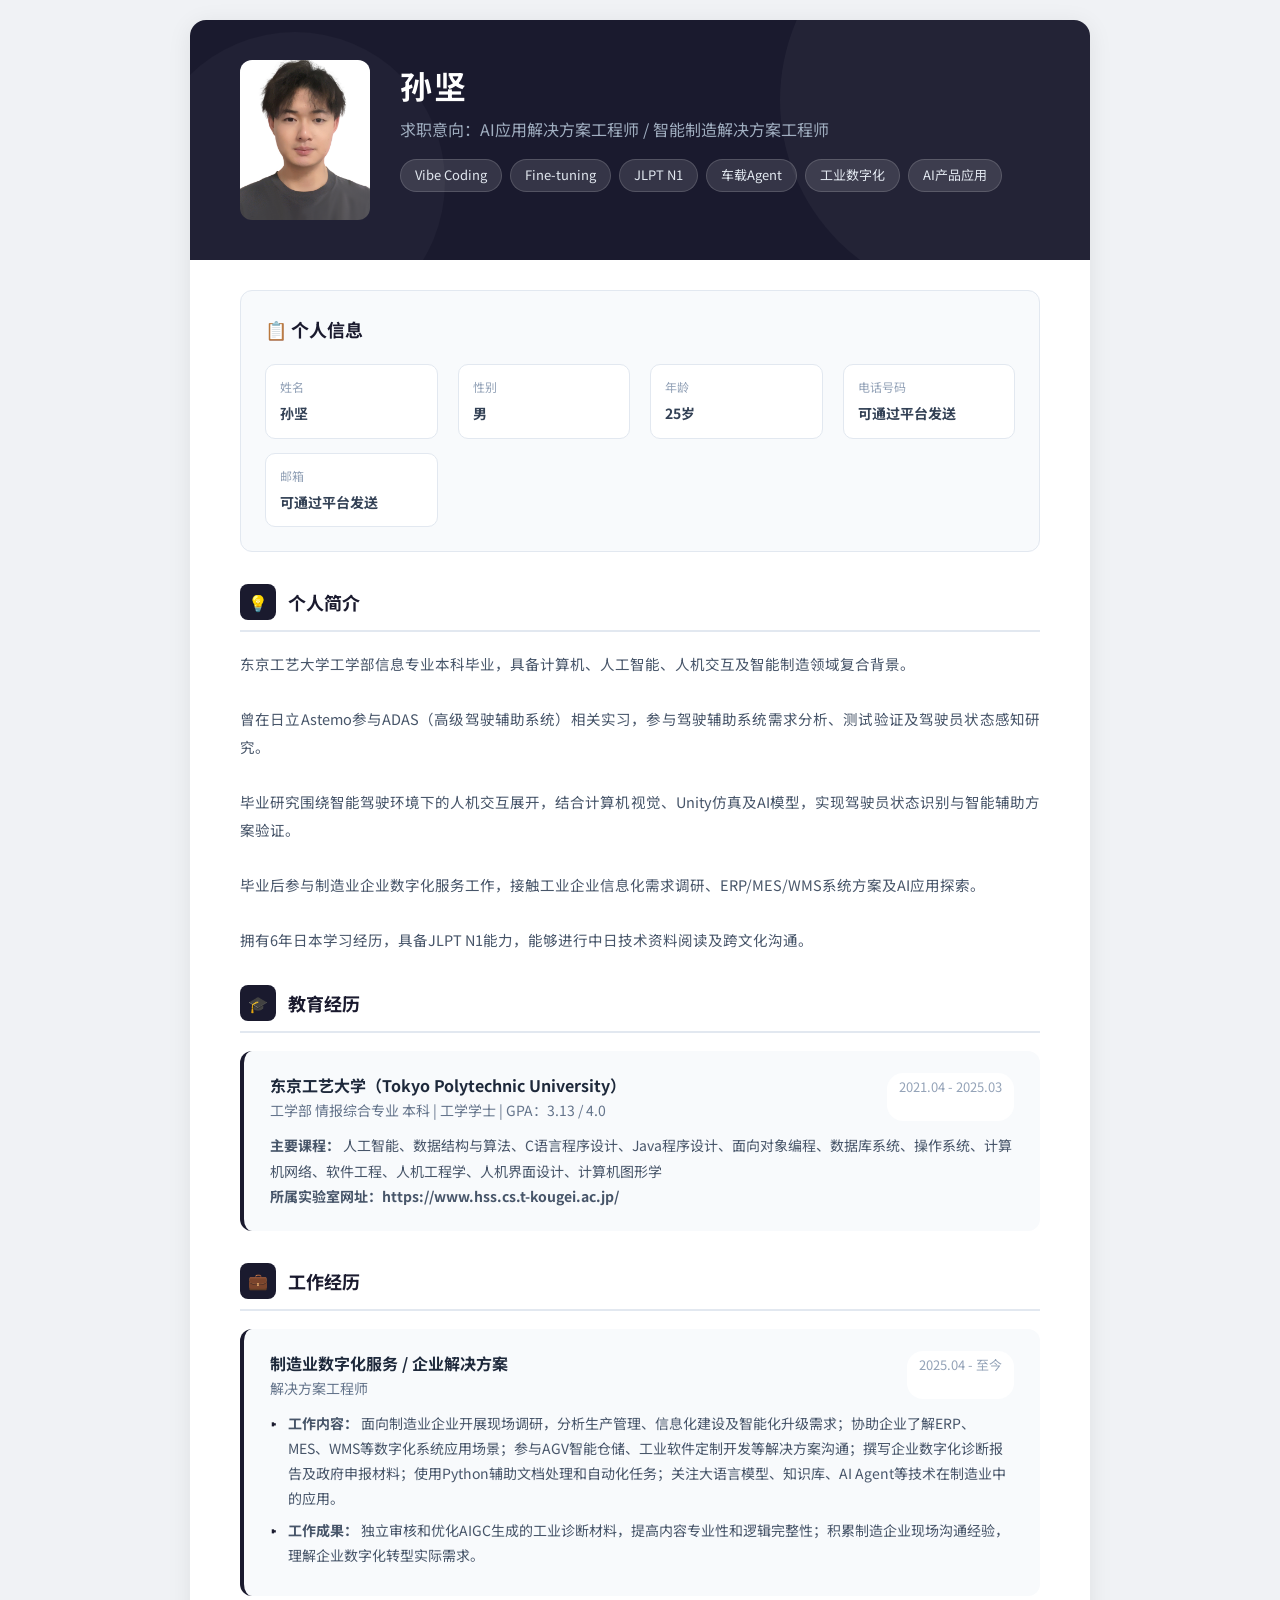
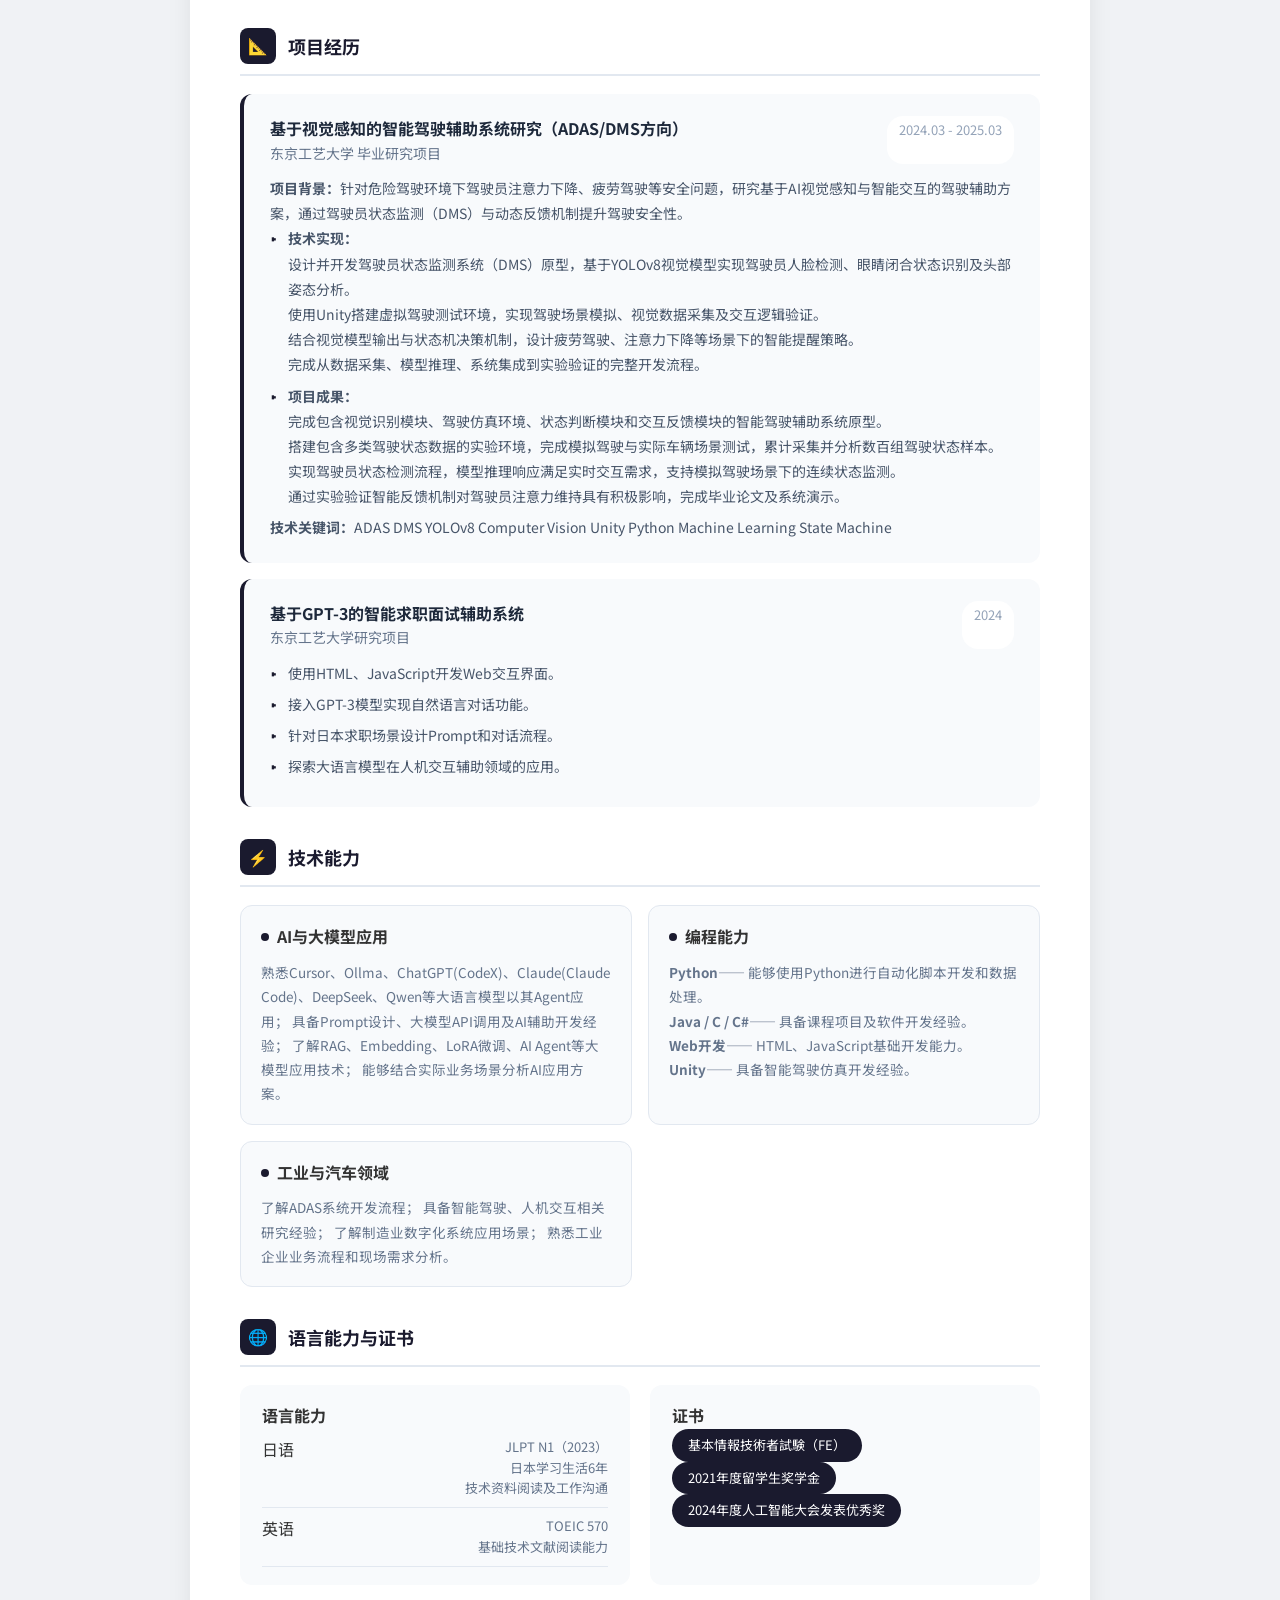
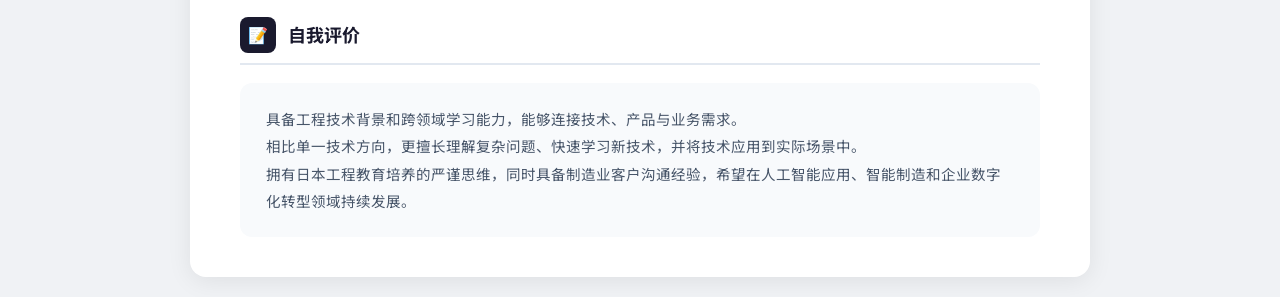
==== commit bfda285d: "Update index.html" ====
--- a/index.html
+++ b/index.html
@@ -112,34 +112,7 @@
 </div>
 </div>
 </section>
-<!-- ===================== 实习经历 ===================== -->
-<section class="section">
-<div class="section-header">
-<div class="section-icon">🔧</div>
-<h2 class="section-title">实习经历</h2>
-</div>
-<div class="experience-card">
-<div class="card-header">
-<div>
-<div class="card-title">日立Astemo</div>
-<div class="card-subtitle">ADAS系统开发实习生</div>
-</div>
-<div class="card-date">2024.07 - 2024.11</div>
-</div>
-<div class="card-body">
-<ul>
-<li>
-<strong>工作内容：</strong>
-参与高级驾驶辅助系统（ADAS）相关研发流程；协助客户需求分析、软件功能需求整理；参与车辆驾驶场景测试和系统性能验证；使用仿真工具分析驾驶辅助功能表现；参与驾驶员状态监测（DMS）及智能提醒相关研究。
-</li>
-<li>
-<strong>项目贡献：</strong>
-针对危险驾驶环境下驾驶员注意力下降问题，探索结合视觉识别、人机交互和多模态反馈的辅助方案。
-</li>
-</ul>
-</div>
-</div>
-</section>
+
 <!-- ===================== 项目经历 ===================== -->
 <section class="section">
 <div class="section-header">
@@ -149,23 +122,28 @@
 <div class="experience-card">
 <div class="card-header">
 <div>
-<div class="card-title">基于视觉感知的智能驾驶辅助系统研究</div>
-<div class="card-subtitle">东京工艺大学毕业研究</div>
+<div class="card-title">基于视觉感知的智能驾驶辅助系统研究（ADAS/DMS方向）</div>
+<div class="card-subtitle">东京工艺大学 毕业研究项目</div>
 </div>
 <div class="card-date">2024.03 - 2025.03</div>
 </div>
 <div class="card-body">
-<p><strong>项目背景：</strong>研究危险驾驶环境下，通过AI感知和智能交互提升驾驶安全性的方案。</p>
+<p><strong>项目背景：</strong>针对危险驾驶环境下驾驶员注意力下降、疲劳驾驶等安全问题，研究基于AI视觉感知与智能交互的驾驶辅助方案，通过驾驶员状态监测（DMS）与动态反馈机制提升驾驶安全性。</p>
 <ul>
-<li>
-<strong>技术实现：</strong>
-基于YOLO视觉模型实现驾驶员状态检测；实现人脸、眼睛闭合、头部姿态识别；使用Unity搭建驾驶模拟环境；结合状态机和模型输出设计辅助逻辑。
-</li>
-<li>
-<strong>研究成果：</strong>
-完成系统原型、实验数据及论文研究，验证视觉感知和智能反馈机制对驾驶员注意力提升的影响。
+<li><strong>技术实现：</strong><br>
+设计并开发驾驶员状态监测系统（DMS）原型，基于YOLOv8视觉模型实现驾驶员人脸检测、眼睛闭合状态识别及头部姿态分析。<br>
+使用Unity搭建虚拟驾驶测试环境，实现驾驶场景模拟、视觉数据采集及交互逻辑验证。<br>
+结合视觉模型输出与状态机决策机制，设计疲劳驾驶、注意力下降等场景下的智能提醒策略。<br>
+完成从数据采集、模型推理、系统集成到实验验证的完整开发流程。
+</li>
+<li><strong>项目成果：</strong><br>
+完成包含视觉识别模块、驾驶仿真环境、状态判断模块和交互反馈模块的智能驾驶辅助系统原型。<br>
+搭建包含多类驾驶状态数据的实验环境，完成模拟驾驶与实际车辆场景测试，累计采集并分析数百组驾驶状态样本。<br>
+实现驾驶员状态检测流程，模型推理响应满足实时交互需求，支持模拟驾驶场景下的连续状态监测。<br>
+通过实验验证智能反馈机制对驾驶员注意力维持具有积极影响，完成毕业论文及系统演示。
 </li>
 </ul>
+<p><strong>技术关键词：</strong>ADAS DMS YOLOv8 Computer Vision Unity Python Machine Learning State Machine</p>
 </div>
 </div>
 <div class="experience-card">
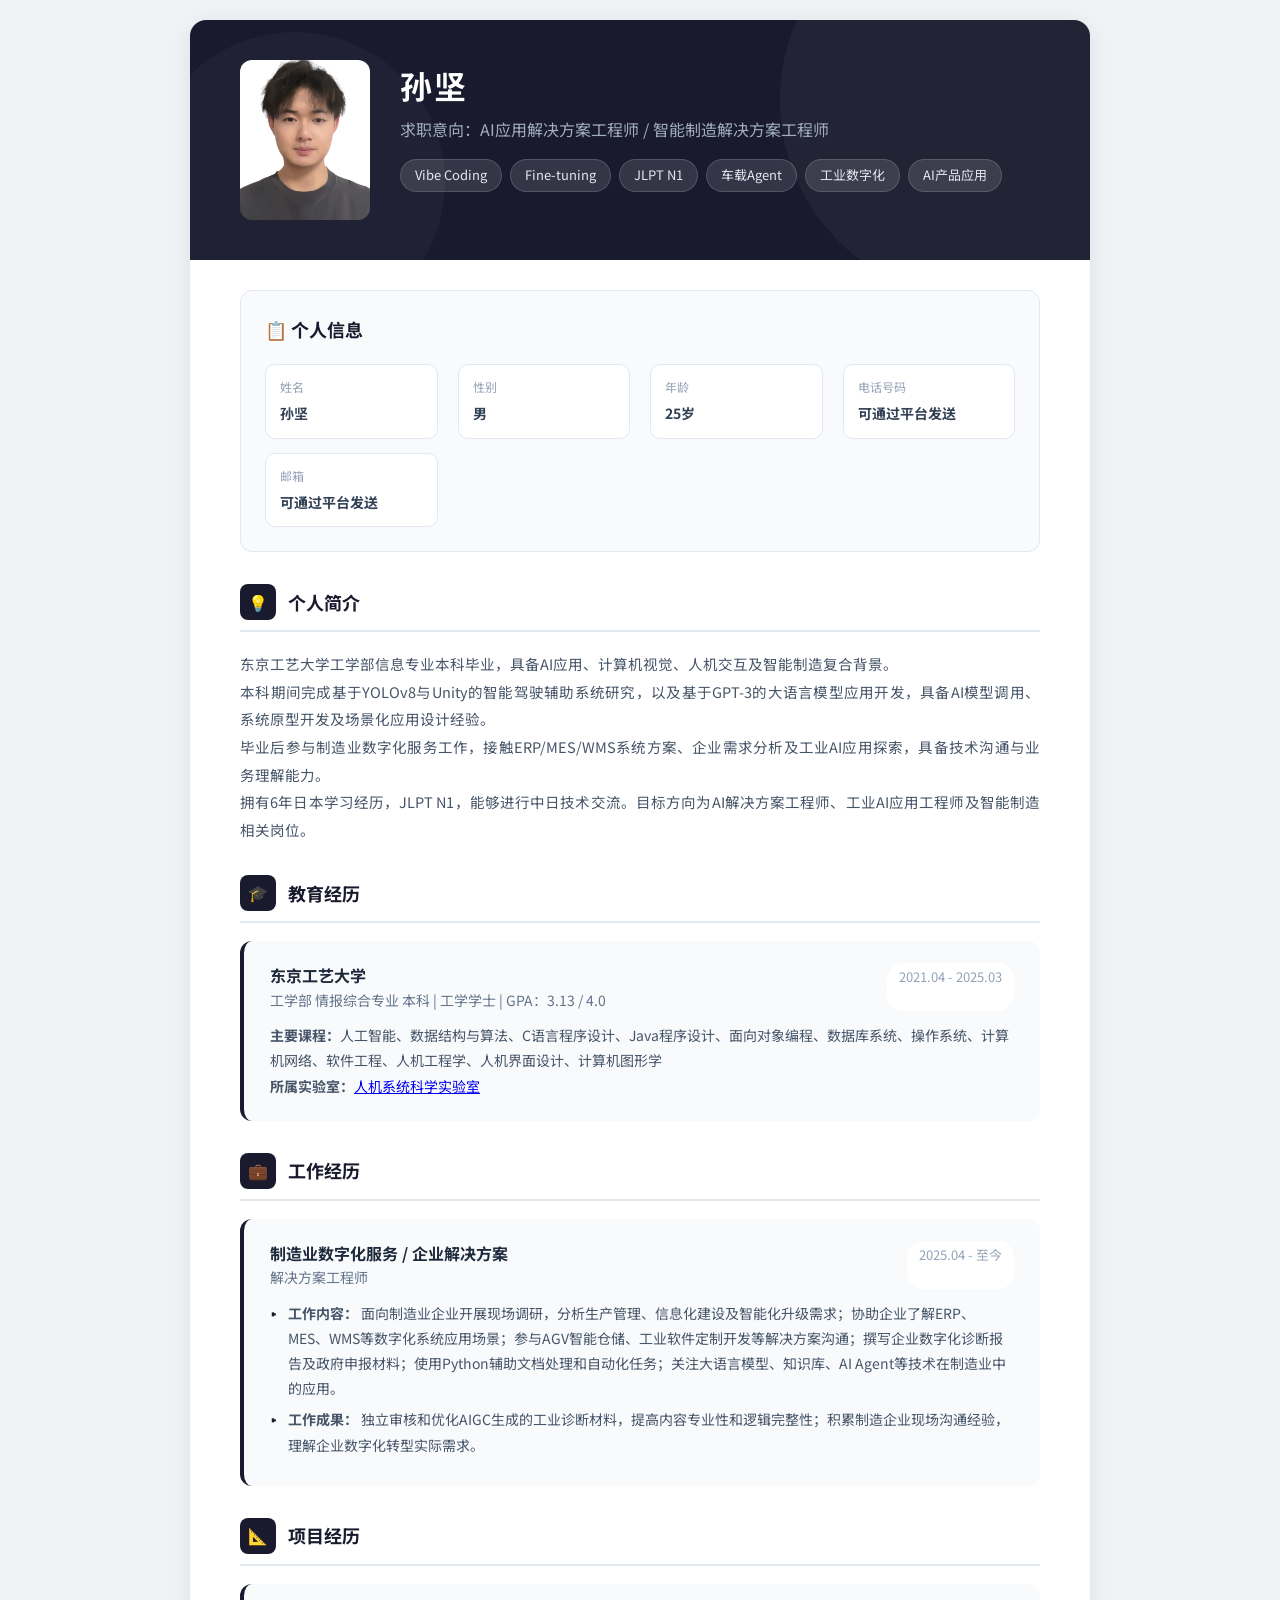
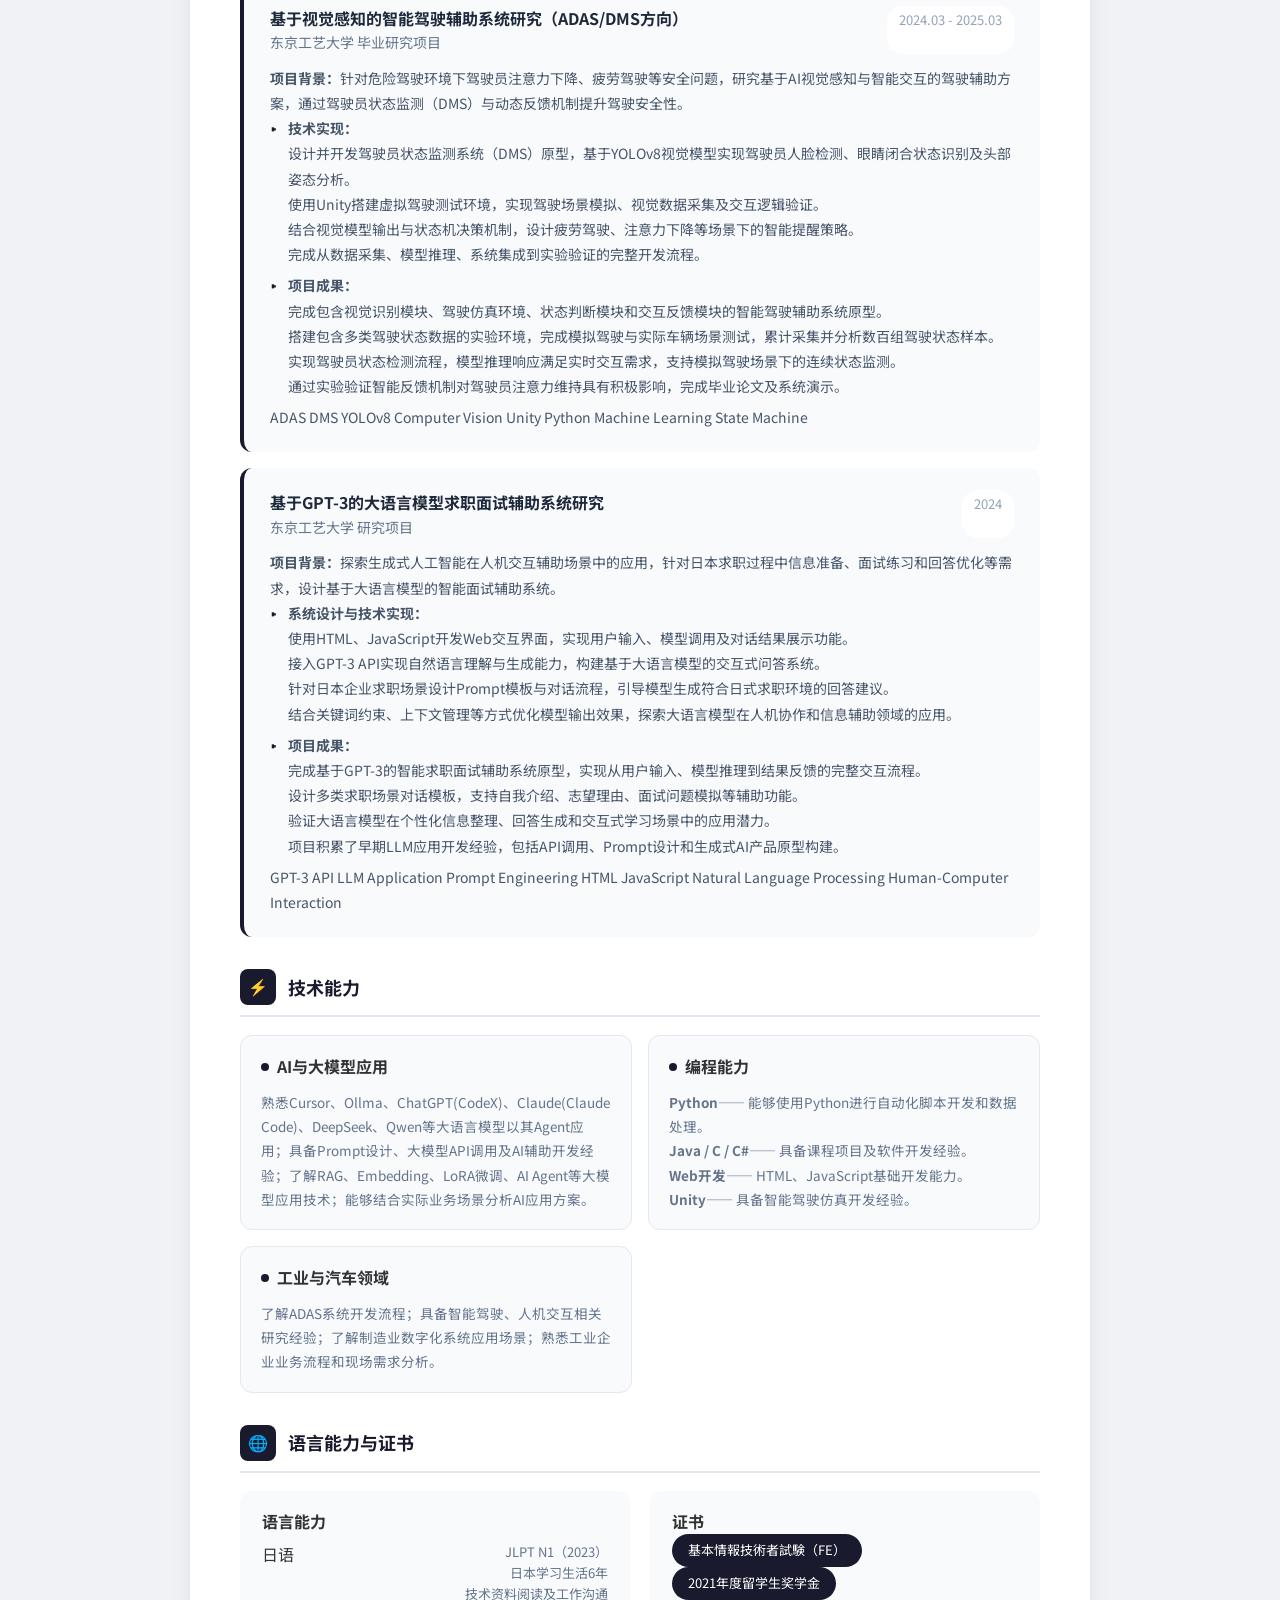
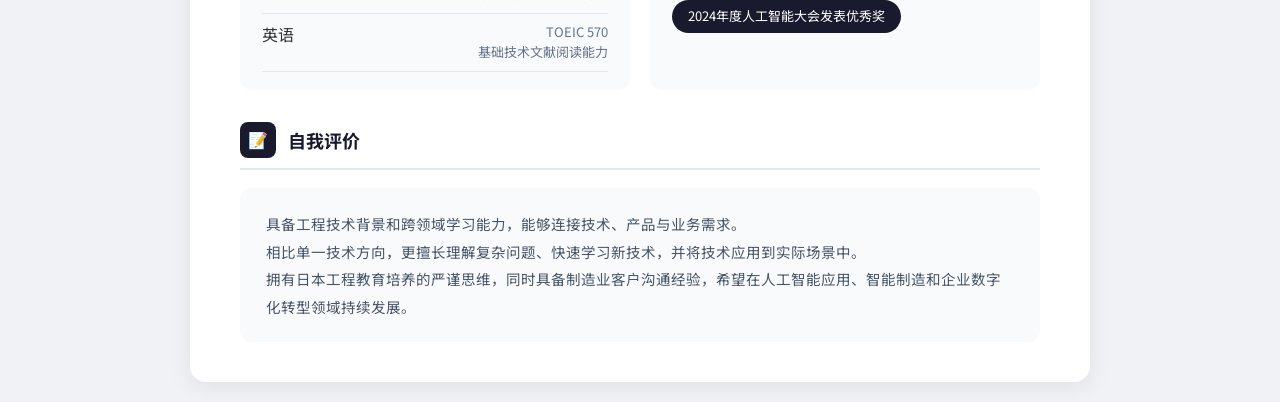
==== commit e3ea436c: "Update index.html" ====
--- a/index.html
+++ b/index.html
@@ -1,264 +1,275 @@
 <!DOCTYPE html>
 <html lang="zh-CN">
 <head>
-<meta charset="UTF-8">
-<meta name="viewport" content="width=device-width, initial-scale=1.0">
-<title>孙坚 - AI应用解决方案工程师</title>
-<!-- 外部CSS -->
-<link rel="stylesheet" href="css/style.css">
+  <meta charset="UTF-8">
+  <meta name="viewport" content="width=device-width, initial-scale=1.0">
+  <title>孙坚 - AI应用解决方案工程师</title>
+  <link rel="stylesheet" href="css/style.css">
 </head>
 <body>
-<div class="resume-container">
-<!-- ===================== 顶部信息 ===================== -->
-<header class="header-banner">
-<div class="header-content">
-<!-- 照片区域 -->
-<div class="photo-placeholder">
-<img src="image/profile_sunjian_2026.jpg" alt="个人照片">
-</div>
-<div class="header-info">
-<h1>孙坚</h1>
-<p class="title">求职意向：AI应用解决方案工程师 / 智能制造解决方案工程师</p>
-<div class="header-tags">
-<span>Vibe Coding</span>
-<span>Fine-tuning</span>
-<span>JLPT N1</span>
-<span>车载Agent</span>
-<span>工业数字化</span>
-<span>AI产品应用</span>
-</div>
-</div>
-</div>
-</header>
-<main class="main-content">
-<!-- ===================== 个人信息 ===================== -->
-<section class="personal-info-section">
-  <div class="info-title">📋 个人信息</div>
-  <div class="info-grid">
-    <div class="info-item"><span>姓名</span><strong>孙坚</strong></div>
-    <div class="info-item"><span>性别</span><strong>男</strong></div>
-    <div class="info-item"><span>年龄</span><strong id="age-display">计算中…</strong></div>
-   <!-- <div class="info-item"><span>出生日期</span><strong>已隐藏</strong></div> -->
-    <div class="info-item"><span>电话号码</span><strong>可通过平台发送</strong></div>
-    <div class="info-item"><span>邮箱</span><strong>可通过平台发送</strong></div>
-    <!-- 其他信息项… -->
+  <div class="resume-container">
+    <!-- ===================== 顶部信息 ===================== -->
+    <header class="header-banner">
+      <div class="header-content">
+        <div class="photo-placeholder">
+          <img src="image/profile_sunjian_2026.jpg" alt="孙坚个人照片">
+        </div>
+        <div class="header-info">
+          <h1>孙坚</h1>
+          <p class="title">求职意向：AI应用解决方案工程师 / 智能制造解决方案工程师</p>
+          <div class="header-tags">
+            <span>Vibe Coding</span>
+            <span>Fine-tuning</span>
+            <span>JLPT N1</span>
+            <span>车载Agent</span>
+            <span>工业数字化</span>
+            <span>AI产品应用</span>
+          </div>
+        </div>
+      </div>
+    </header>
+
+    <main class="main-content">
+      <!-- ===================== 个人信息 ===================== -->
+      <section class="personal-info-section" aria-label="个人信息">
+        <div class="info-title">📋 个人信息</div>
+        <div class="info-grid">
+          <div class="info-item"><span>姓名</span><strong>孙坚</strong></div>
+          <div class="info-item"><span>性别</span><strong>男</strong></div>
+          <div class="info-item"><span>年龄</span><strong id="age-display">计算中…</strong></div>
+          <div class="info-item"><span>电话号码</span><strong>可通过平台发送</strong></div>
+          <div class="info-item"><span>邮箱</span><strong>可通过平台发送</strong></div>
+        </div>
+      </section>
+
+      <!-- ===================== 个人简介 ===================== -->
+      <section class="section" aria-label="个人简介">
+        <div class="section-header">
+          <div class="section-icon">💡</div>
+          <h2 class="section-title">个人简介</h2>
+        </div>
+        <div class="intro-text">
+          <p>东京工艺大学工学部信息专业本科毕业，具备AI应用、计算机视觉、人机交互及智能制造复合背景。</p>
+
+            <p>本科期间完成基于YOLOv8与Unity的智能驾驶辅助系统研究，以及基于GPT-3的大语言模型应用开发，具备AI模型调用、系统原型开发及场景化应用设计经验。 </p>
+            <p>毕业后参与制造业数字化服务工作，接触ERP/MES/WMS系统方案、企业需求分析及工业AI应用探索，具备技术沟通与业务理解能力。</p>
+
+            <p>拥有6年日本学习经历，JLPT N1，能够进行中日技术交流。目标方向为AI解决方案工程师、工业AI应用工程师及智能制造相关岗位。</p>
+        </div>
+      </section>
+
+      <!-- ===================== 教育经历 ===================== -->
+      <section class="section" aria-label="教育经历">
+        <div class="section-header">
+          <div class="section-icon">🎓</div>
+          <h2 class="section-title">教育经历</h2>
+        </div>
+        <article class="experience-card">
+          <div class="card-header">
+            <div>
+              <div class="card-title">东京工艺大学</div>
+              <div class="card-subtitle">工学部 情报综合专业 本科 | 工学学士 | GPA：3.13 / 4.0</div>
+            </div>
+            <div class="card-date">2021.04 - 2025.03</div>
+          </div>
+          <div class="card-body">
+            <p><strong>主要课程：</strong>人工智能、数据结构与算法、C语言程序设计、Java程序设计、面向对象编程、数据库系统、操作系统、计算机网络、软件工程、人机工程学、人机界面设计、计算机图形学</p>
+            <p><strong>所属实验室：</strong><a href="https://www.hss.cs.t-kougei.ac.jp/" target="_blank" rel="noopener noreferrer">人机系统科学实验室</a></p>
+          </div>
+        </article>
+      </section>
+
+      <!-- ===================== 工作经历 ===================== -->
+      <section class="section" aria-label="工作经历">
+        <div class="section-header">
+          <div class="section-icon">💼</div>
+          <h2 class="section-title">工作经历</h2>
+        </div>
+        <article class="experience-card">
+          <div class="card-header">
+            <div>
+              <div class="card-title">制造业数字化服务 / 企业解决方案</div>
+              <div class="card-subtitle">解决方案工程师</div>
+            </div>
+            <div class="card-date">2025.04 - 至今</div>
+          </div>
+          <div class="card-body">
+            <ul>
+              <li>
+                <strong>工作内容：</strong>
+                面向制造业企业开展现场调研，分析生产管理、信息化建设及智能化升级需求；协助企业了解ERP、MES、WMS等数字化系统应用场景；参与AGV智能仓储、工业软件定制开发等解决方案沟通；撰写企业数字化诊断报告及政府申报材料；使用Python辅助文档处理和自动化任务；关注大语言模型、知识库、AI Agent等技术在制造业中的应用。
+              </li>
+              <li>
+                <strong>工作成果：</strong>
+                独立审核和优化AIGC生成的工业诊断材料，提高内容专业性和逻辑完整性；积累制造企业现场沟通经验，理解企业数字化转型实际需求。
+              </li>
+            </ul>
+          </div>
+        </article>
+      </section>
+
+      <!-- ===================== 项目经历 ===================== -->
+      <section class="section" aria-label="项目经历">
+        <div class="section-header">
+          <div class="section-icon">📐</div>
+          <h2 class="section-title">项目经历</h2>
+        </div>
+
+        <!-- 项目1：智能驾驶辅助系统 -->
+        <article class="experience-card">
+          <div class="card-header">
+            <div>
+              <div class="card-title">基于视觉感知的智能驾驶辅助系统研究（ADAS/DMS方向）</div>
+              <div class="card-subtitle">东京工艺大学 毕业研究项目</div>
+            </div>
+            <div class="card-date">2024.03 - 2025.03</div>
+          </div>
+          <div class="card-body">
+            <p><strong>项目背景：</strong>针对危险驾驶环境下驾驶员注意力下降、疲劳驾驶等安全问题，研究基于AI视觉感知与智能交互的驾驶辅助方案，通过驾驶员状态监测（DMS）与动态反馈机制提升驾驶安全性。</p>
+            <ul>
+              <li><strong>技术实现：</strong><br>
+                设计并开发驾驶员状态监测系统（DMS）原型，基于YOLOv8视觉模型实现驾驶员人脸检测、眼睛闭合状态识别及头部姿态分析。<br>
+                使用Unity搭建虚拟驾驶测试环境，实现驾驶场景模拟、视觉数据采集及交互逻辑验证。<br>
+                结合视觉模型输出与状态机决策机制，设计疲劳驾驶、注意力下降等场景下的智能提醒策略。<br>
+                完成从数据采集、模型推理、系统集成到实验验证的完整开发流程。
+              </li>
+              <li><strong>项目成果：</strong><br>
+                完成包含视觉识别模块、驾驶仿真环境、状态判断模块和交互反馈模块的智能驾驶辅助系统原型。<br>
+                搭建包含多类驾驶状态数据的实验环境，完成模拟驾驶与实际车辆场景测试，累计采集并分析数百组驾驶状态样本。<br>
+                实现驾驶员状态检测流程，模型推理响应满足实时交互需求，支持模拟驾驶场景下的连续状态监测。<br>
+                通过实验验证智能反馈机制对驾驶员注意力维持具有积极影响，完成毕业论文及系统演示。
+              </li>
+            </ul>
+            <!-- 关键词独立框 -->
+            <div class="project-keywords">
+              <span class="keyword-tag">ADAS</span>
+              <span class="keyword-tag">DMS</span>
+              <span class="keyword-tag">YOLOv8</span>
+              <span class="keyword-tag">Computer Vision</span>
+              <span class="keyword-tag">Unity</span>
+              <span class="keyword-tag">Python</span>
+              <span class="keyword-tag">Machine Learning</span>
+              <span class="keyword-tag">State Machine</span>
+            </div>
+          </div>
+        </article>
+
+        <!-- 项目2：GPT-3 面试辅助系统 -->
+        <article class="experience-card">
+          <div class="card-header">
+            <div>
+              <div class="card-title">基于GPT-3的大语言模型求职面试辅助系统研究</div>
+              <div class="card-subtitle">东京工艺大学 研究项目</div>
+            </div>
+            <div class="card-date">2024</div>
+          </div>
+          <div class="card-body">
+            <p><strong>项目背景：</strong>探索生成式人工智能在人机交互辅助场景中的应用，针对日本求职过程中信息准备、面试练习和回答优化等需求，设计基于大语言模型的智能面试辅助系统。</p>
+            <ul>
+              <li><strong>系统设计与技术实现：</strong><br>
+                使用HTML、JavaScript开发Web交互界面，实现用户输入、模型调用及对话结果展示功能。<br>
+                接入GPT-3 API实现自然语言理解与生成能力，构建基于大语言模型的交互式问答系统。<br>
+                针对日本企业求职场景设计Prompt模板与对话流程，引导模型生成符合日式求职环境的回答建议。<br>
+                结合关键词约束、上下文管理等方式优化模型输出效果，探索大语言模型在人机协作和信息辅助领域的应用。
+              </li>
+              <li><strong>项目成果：</strong><br>
+                完成基于GPT-3的智能求职面试辅助系统原型，实现从用户输入、模型推理到结果反馈的完整交互流程。<br>
+                设计多类求职场景对话模板，支持自我介绍、志望理由、面试问题模拟等辅助功能。<br>
+                验证大语言模型在个性化信息整理、回答生成和交互式学习场景中的应用潜力。<br>
+                项目积累了早期LLM应用开发经验，包括API调用、Prompt设计和生成式AI产品原型构建。
+              </li>
+            </ul>
+            <!-- 关键词独立框 -->
+            <div class="project-keywords">
+              <span class="keyword-tag">GPT-3</span>
+              <span class="keyword-tag">API</span>
+              <span class="keyword-tag">LLM Application</span>
+              <span class="keyword-tag">Prompt Engineering</span>
+              <span class="keyword-tag">HTML</span>
+              <span class="keyword-tag">JavaScript</span>
+              <span class="keyword-tag">Natural Language Processing</span>
+              <span class="keyword-tag">Human-Computer Interaction</span>
+            </div>
+          </div>
+        </article>
+      </section>
+
+      <!-- ===================== 技术能力 ===================== -->
+      <section class="section" aria-label="技术能力">
+        <div class="section-header">
+          <div class="section-icon">⚡</div>
+          <h2 class="section-title">技术能力</h2>
+        </div>
+        <div class="skills-grid">
+          <article class="skill-card">
+            <h4><span class="dot"></span>AI与大模型应用</h4>
+            <p>熟悉Cursor、Ollma、ChatGPT(CodeX)、Claude(Claude Code)、DeepSeek、Qwen等大语言模型以其Agent应用；具备Prompt设计、大模型API调用及AI辅助开发经验；了解RAG、Embedding、LoRA微调、AI Agent等大模型应用技术；能够结合实际业务场景分析AI应用方案。</p>
+          </article>
+          <article class="skill-card">
+            <h4><span class="dot"></span>编程能力</h4>
+            <p><strong>Python</strong>—— 能够使用Python进行自动化脚本开发和数据处理。<br><strong>Java / C / C#</strong>—— 具备课程项目及软件开发经验。<br><strong>Web开发</strong>—— HTML、JavaScript基础开发能力。<br><strong>Unity</strong>—— 具备智能驾驶仿真开发经验。</p>
+          </article>
+          <article class="skill-card">
+            <h4><span class="dot"></span>工业与汽车领域</h4>
+            <p>了解ADAS系统开发流程；具备智能驾驶、人机交互相关研究经验；了解制造业数字化系统应用场景；熟悉工业企业业务流程和现场需求分析。</p>
+          </article>
+        </div>
+      </section>
+
+      <!-- ===================== 语言能力与证书 ===================== -->
+      <section class="section" aria-label="语言能力与证书">
+        <div class="section-header">
+          <div class="section-icon">🌐</div>
+          <h2 class="section-title">语言能力与证书</h2>
+        </div>
+        <div class="lang-cert-grid">
+          <div class="lang-card">
+            <h4>语言能力</h4>
+            <div class="lang-item">
+              <span class="lang-name">日语</span>
+              <span class="lang-level">JLPT N1（2023）<br>日本学习生活6年<br>技术资料阅读及工作沟通</span>
+            </div>
+            <div class="lang-item">
+              <span class="lang-name">英语</span>
+              <span class="lang-level">TOEIC 570<br>基础技术文献阅读能力</span>
+            </div>
+          </div>
+          <div class="cert-card">
+            <h4>证书</h4>
+            <span class="cert-tag">基本情報技術者試験（FE）</span>
+            <span class="cert-tag">2021年度留学生奖学金</span>
+            <span class="cert-tag">2024年度人工智能大会发表优秀奖</span>
+          </div>
+        </div>
+      </section>
+
+      <!-- ===================== 自我评价 ===================== -->
+      <section class="section" aria-label="自我评价">
+        <div class="section-header">
+          <div class="section-icon">📝</div>
+          <h2 class="section-title">自我评价</h2>
+        </div>
+        <div class="self-eval">
+          <p>具备工程技术背景和跨领域学习能力，能够连接技术、产品与业务需求。</p>
+          <p>相比单一技术方向，更擅长理解复杂问题、快速学习新技术，并将技术应用到实际场景中。</p>
+          <p>拥有日本工程教育培养的严谨思维，同时具备制造业客户沟通经验，希望在人工智能应用、智能制造和企业数字化转型领域持续发展。</p>
+        </div>
+      </section>
+    </main>
   </div>
-</section>
-<!-- ===================== 个人简介 ===================== -->
-<section class="section">
-<div class="section-header">
-<div class="section-icon">💡</div>
-<h2 class="section-title">个人简介</h2>
-</div>
-<p class="intro-text">
-东京工艺大学工学部信息专业本科毕业，具备计算机、人工智能、人机交互及智能制造领域复合背景。
-<br><br>
-曾在日立Astemo参与ADAS（高级驾驶辅助系统）相关实习，参与驾驶辅助系统需求分析、测试验证及驾驶员状态感知研究。
-<br><br>
-毕业研究围绕智能驾驶环境下的人机交互展开，结合计算机视觉、Unity仿真及AI模型，实现驾驶员状态识别与智能辅助方案验证。
-<br><br>
-毕业后参与制造业企业数字化服务工作，接触工业企业信息化需求调研、ERP/MES/WMS系统方案及AI应用探索。
-<br><br>
-拥有6年日本学习经历，具备JLPT N1能力，能够进行中日技术资料阅读及跨文化沟通。
-</p>
-</section>
-<!-- ===================== 教育经历 ===================== -->
-<section class="section">
-<div class="section-header">
-<div class="section-icon">🎓</div>
-<h2 class="section-title">教育经历</h2>
-</div>
-<div class="experience-card">
-<div class="card-header">
-<div>
-<div class="card-title">东京工艺大学（Tokyo Polytechnic University）</div>
-<div class="card-subtitle">工学部 情报综合专业 本科 | 工学学士 | GPA：3.13 / 4.0</div>
-</div>
-<div class="card-date">2021.04 - 2025.03</div>
-</div>
-<div class="card-body">
-<strong>主要课程：</strong>
-人工智能、数据结构与算法、C语言程序设计、Java程序设计、面向对象编程、数据库系统、操作系统、计算机网络、软件工程、人机工程学、人机界面设计、计算机图形学
-<div><strong>所属实验室网址：https://www.hss.cs.t-kougei.ac.jp/</strong></div>
-
-</div>
-</div>
-</section>
-<!-- ===================== 工作经历 ===================== -->
-<section class="section">
-<div class="section-header">
-<div class="section-icon">💼</div>
-<h2 class="section-title">工作经历</h2>
-</div>
-<div class="experience-card">
-<div class="card-header">
-<div>
-<div class="card-title">制造业数字化服务 / 企业解决方案</div>
-<div class="card-subtitle">解决方案工程师</div>
-</div>
-<div class="card-date">2025.04 - 至今</div>
-</div>
-<div class="card-body">
-<ul>
-<li>
-<strong>工作内容：</strong>
-面向制造业企业开展现场调研，分析生产管理、信息化建设及智能化升级需求；协助企业了解ERP、MES、WMS等数字化系统应用场景；参与AGV智能仓储、工业软件定制开发等解决方案沟通；撰写企业数字化诊断报告及政府申报材料；使用Python辅助文档处理和自动化任务；关注大语言模型、知识库、AI Agent等技术在制造业中的应用。
-</li>
-<li>
-<strong>工作成果：</strong>
-独立审核和优化AIGC生成的工业诊断材料，提高内容专业性和逻辑完整性；积累制造企业现场沟通经验，理解企业数字化转型实际需求。
-</li>
-</ul>
-</div>
-</div>
-</section>
-
-<!-- ===================== 项目经历 ===================== -->
-<section class="section">
-<div class="section-header">
-<div class="section-icon">📐</div>
-<h2 class="section-title">项目经历</h2>
-</div>
-<div class="experience-card">
-<div class="card-header">
-<div>
-<div class="card-title">基于视觉感知的智能驾驶辅助系统研究（ADAS/DMS方向）</div>
-<div class="card-subtitle">东京工艺大学 毕业研究项目</div>
-</div>
-<div class="card-date">2024.03 - 2025.03</div>
-</div>
-<div class="card-body">
-<p><strong>项目背景：</strong>针对危险驾驶环境下驾驶员注意力下降、疲劳驾驶等安全问题，研究基于AI视觉感知与智能交互的驾驶辅助方案，通过驾驶员状态监测（DMS）与动态反馈机制提升驾驶安全性。</p>
-<ul>
-<li><strong>技术实现：</strong><br>
-设计并开发驾驶员状态监测系统（DMS）原型，基于YOLOv8视觉模型实现驾驶员人脸检测、眼睛闭合状态识别及头部姿态分析。<br>
-使用Unity搭建虚拟驾驶测试环境，实现驾驶场景模拟、视觉数据采集及交互逻辑验证。<br>
-结合视觉模型输出与状态机决策机制，设计疲劳驾驶、注意力下降等场景下的智能提醒策略。<br>
-完成从数据采集、模型推理、系统集成到实验验证的完整开发流程。
-</li>
-<li><strong>项目成果：</strong><br>
-完成包含视觉识别模块、驾驶仿真环境、状态判断模块和交互反馈模块的智能驾驶辅助系统原型。<br>
-搭建包含多类驾驶状态数据的实验环境，完成模拟驾驶与实际车辆场景测试，累计采集并分析数百组驾驶状态样本。<br>
-实现驾驶员状态检测流程，模型推理响应满足实时交互需求，支持模拟驾驶场景下的连续状态监测。<br>
-通过实验验证智能反馈机制对驾驶员注意力维持具有积极影响，完成毕业论文及系统演示。
-</li>
-</ul>
-<p><strong>技术关键词：</strong>ADAS DMS YOLOv8 Computer Vision Unity Python Machine Learning State Machine</p>
-</div>
-</div>
-<div class="experience-card">
-<div class="card-header">
-<div>
-<div class="card-title">基于GPT-3的智能求职面试辅助系统</div>
-<div class="card-subtitle">东京工艺大学研究项目</div>
-</div>
-<div class="card-date">2024</div>
-</div>
-<div class="card-body">
-<ul>
-<li>使用HTML、JavaScript开发Web交互界面。</li>
-<li>接入GPT-3模型实现自然语言对话功能。</li>
-<li>针对日本求职场景设计Prompt和对话流程。</li>
-<li>探索大语言模型在人机交互辅助领域的应用。</li>
-</ul>
-</div>
-</div>
-</section>
-<!-- ===================== 技术能力 ===================== -->
-<section class="section">
-<div class="section-header">
-<div class="section-icon">⚡</div>
-<h2 class="section-title">技术能力</h2>
-</div>
-<div class="skills-grid">
-<div class="skill-card">
-<h4><span class="dot"></span>AI与大模型应用</h4>
-<p>
-熟悉Cursor、Ollma、ChatGPT(CodeX)、Claude(Claude Code)、DeepSeek、Qwen等大语言模型以其Agent应用；
-具备Prompt设计、大模型API调用及AI辅助开发经验；
-了解RAG、Embedding、LoRA微调、AI Agent等大模型应用技术；
-能够结合实际业务场景分析AI应用方案。
-</p>
-</div>
-<div class="skill-card">
-<h4><span class="dot"></span>编程能力</h4>
-<p>
-<strong>Python</strong>—— 能够使用Python进行自动化脚本开发和数据处理。<br>
-<strong>Java / C / C#</strong>—— 具备课程项目及软件开发经验。<br>
-<strong>Web开发</strong>—— HTML、JavaScript基础开发能力。<br>
-<strong>Unity</strong>—— 具备智能驾驶仿真开发经验。
-</p>
-</div>
-<div class="skill-card">
-<h4><span class="dot"></span>工业与汽车领域</h4>
-<p>
-了解ADAS系统开发流程；
-具备智能驾驶、人机交互相关研究经验；
-了解制造业数字化系统应用场景；
-熟悉工业企业业务流程和现场需求分析。
-</p>
-</div>
-</div>
-</section>
-<!-- ===================== 语言能力与证书 ===================== -->
-<section class="section">
-<div class="section-header">
-<div class="section-icon">🌐</div>
-<h2 class="section-title">语言能力与证书</h2>
-</div>
-<div class="lang-cert-grid">
-<div class="lang-card">
-<h4>语言能力</h4>
-<div class="lang-item">
-<span class="lang-name">日语</span>
-<span class="lang-level">
-JLPT N1（2023）<br>
-日本学习生活6年<br>
-技术资料阅读及工作沟通
-</span>
-</div>
-<div class="lang-item">
-<span class="lang-name">英语</span>
-<span class="lang-level">
-TOEIC 570<br>
-基础技术文献阅读能力
-</span>
-</div>
-</div>
-<div class="cert-card">
-<h4>证书</h4>
-<span class="cert-tag">基本情報技術者試験（FE）</span>
-<span class="cert-tag">2021年度留学生奖学金</span>
-<span class="cert-tag">2024年度人工智能大会发表优秀奖</span>
-</div>
-</div>
-</section>
-<!-- ===================== 自我评价 ===================== -->
-<section class="section">
-<div class="section-header">
-<div class="section-icon">📝</div>
-<h2 class="section-title">自我评价</h2>
-</div>
-<div class="self-eval">
-<p>具备工程技术背景和跨领域学习能力，能够连接技术、产品与业务需求。</p>
-<p>相比单一技术方向，更擅长理解复杂问题、快速学习新技术，并将技术应用到实际场景中。</p>
-<p>拥有日本工程教育培养的严谨思维，同时具备制造业客户沟通经验，希望在人工智能应用、智能制造和企业数字化转型领域持续发展。</p>
-</div>
-</section>
-</main>
-</div>
-    <script>
-  (function() {
-    const birthDate = new Date(2001, 4, 14); // 月份从0开始，5月就是4
-    const today = new Date();
-    let age = today.getFullYear() - birthDate.getFullYear();
-    // 如果今年生日还没到，年龄减1
-    const monthDiff = today.getMonth() - birthDate.getMonth();
-    if (monthDiff < 0 || (monthDiff === 0 && today.getDate() < birthDate.getDate())) {
-      age--;
-    }
-    document.getElementById('age-display').textContent = age + '岁';
-  })();
-</script>
+
+  <script>
+    (function() {
+      const birthDate = new Date(2001, 4, 14); // 月份从0开始
+      const today = new Date();
+      let age = today.getFullYear() - birthDate.getFullYear();
+      const monthDiff = today.getMonth() - birthDate.getMonth();
+      if (monthDiff < 0 || (monthDiff === 0 && today.getDate() < birthDate.getDate())) {
+        age--;
+      }
+      var ageEl = document.getElementById('age-display');
+      if (ageEl) ageEl.textContent = age + '岁';
+    })();
+  </script>
 </body>
 </html>
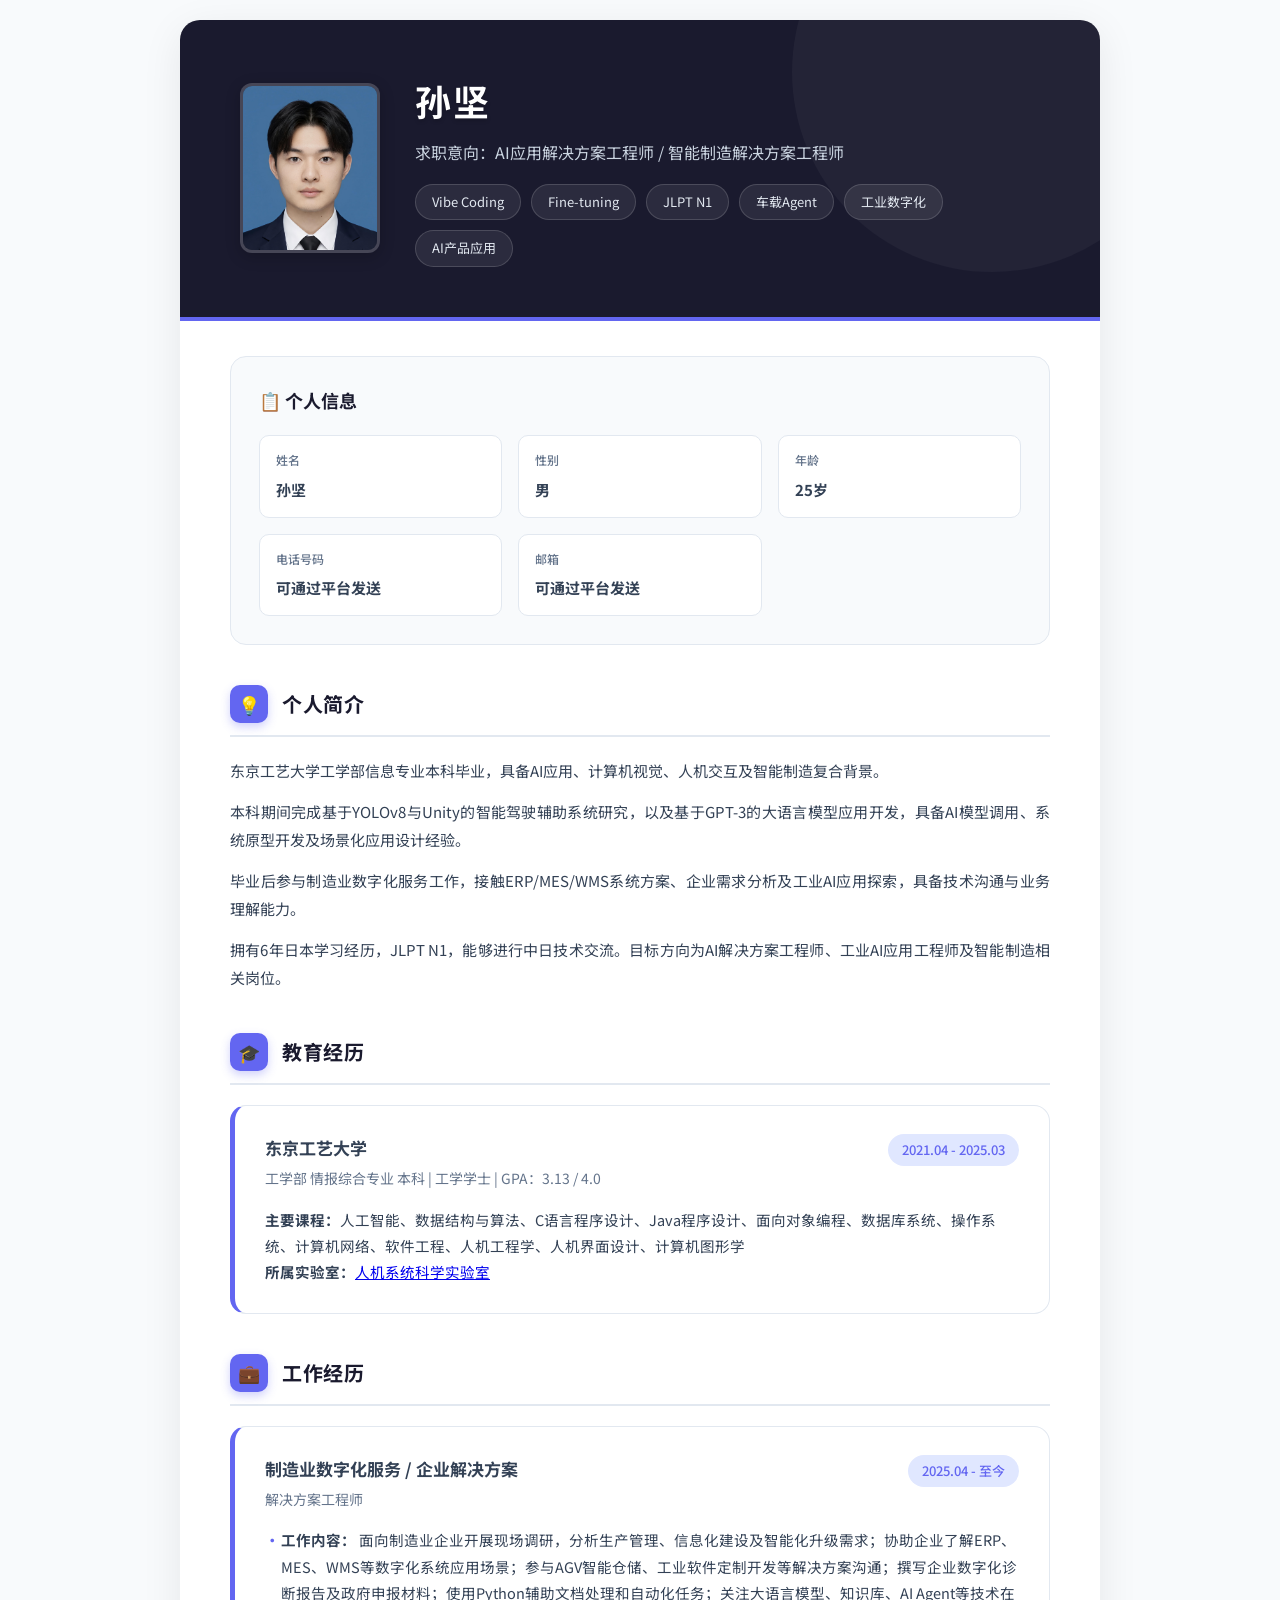
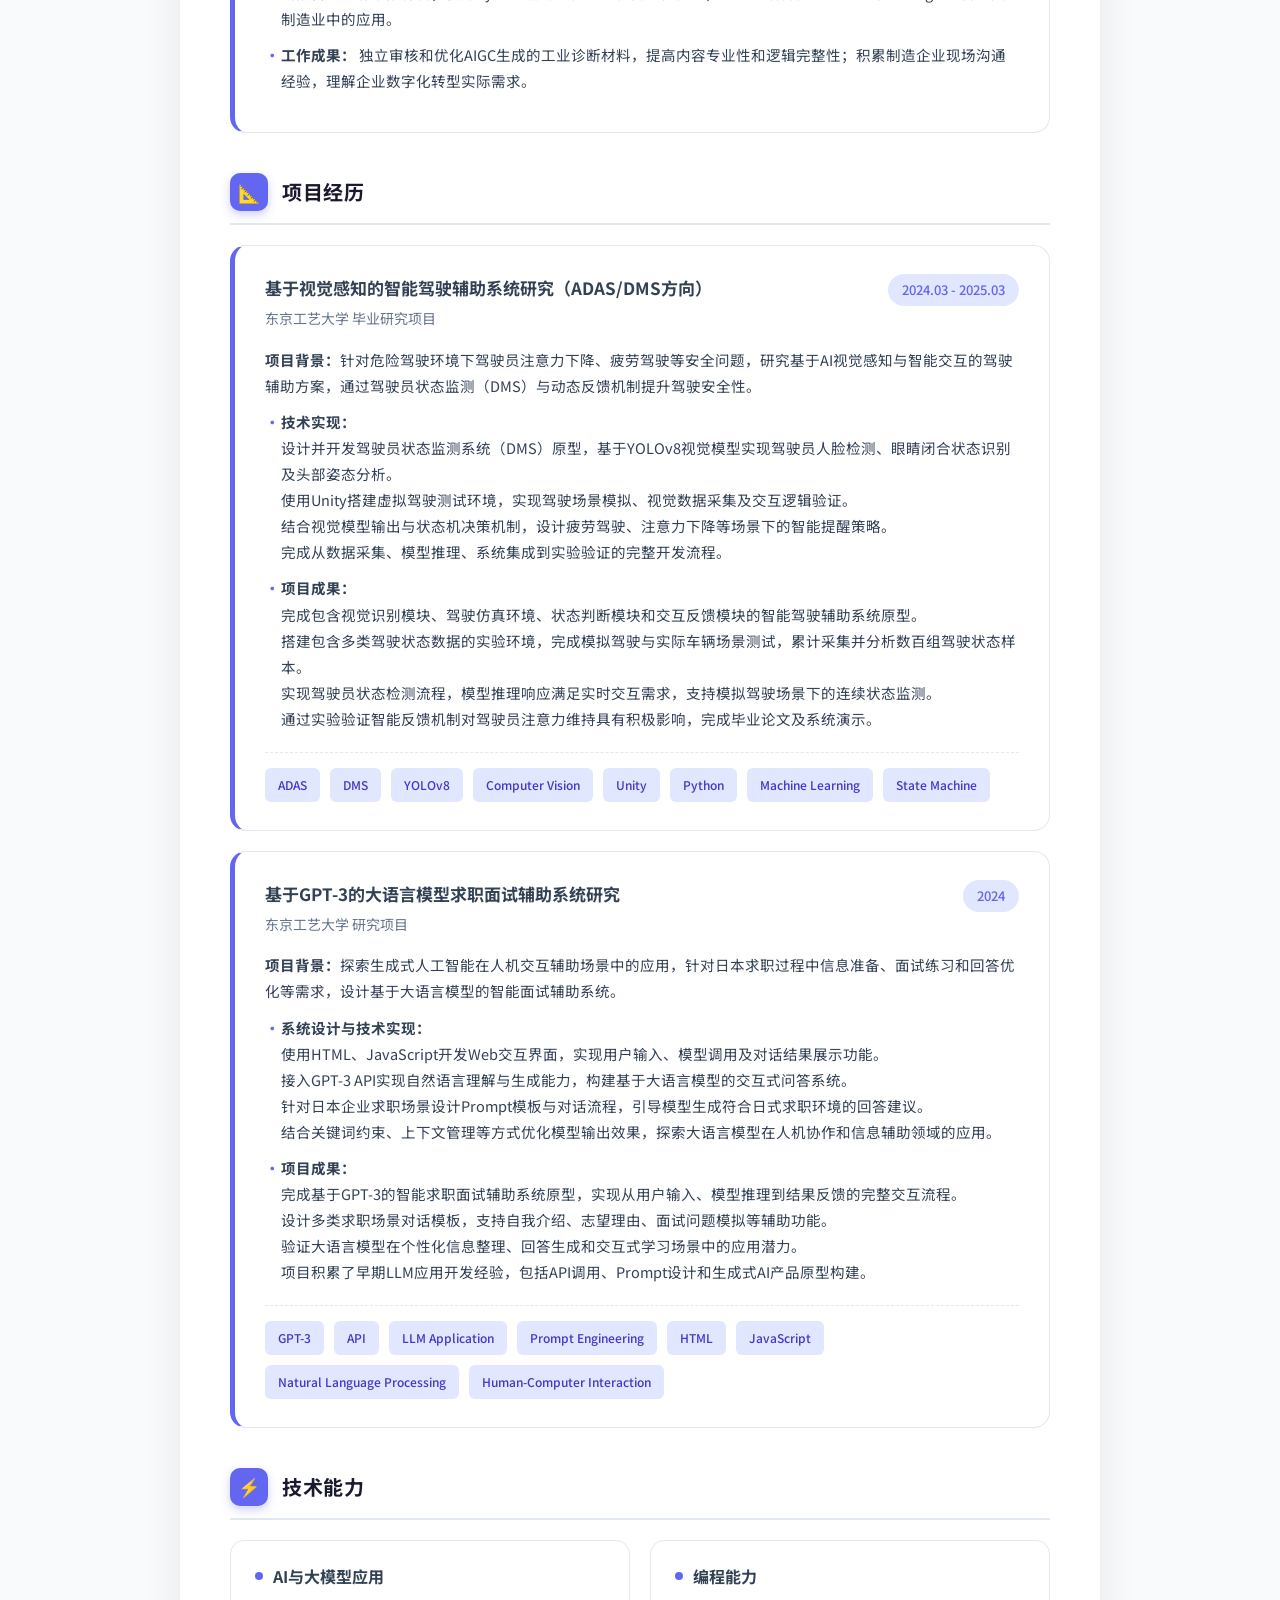
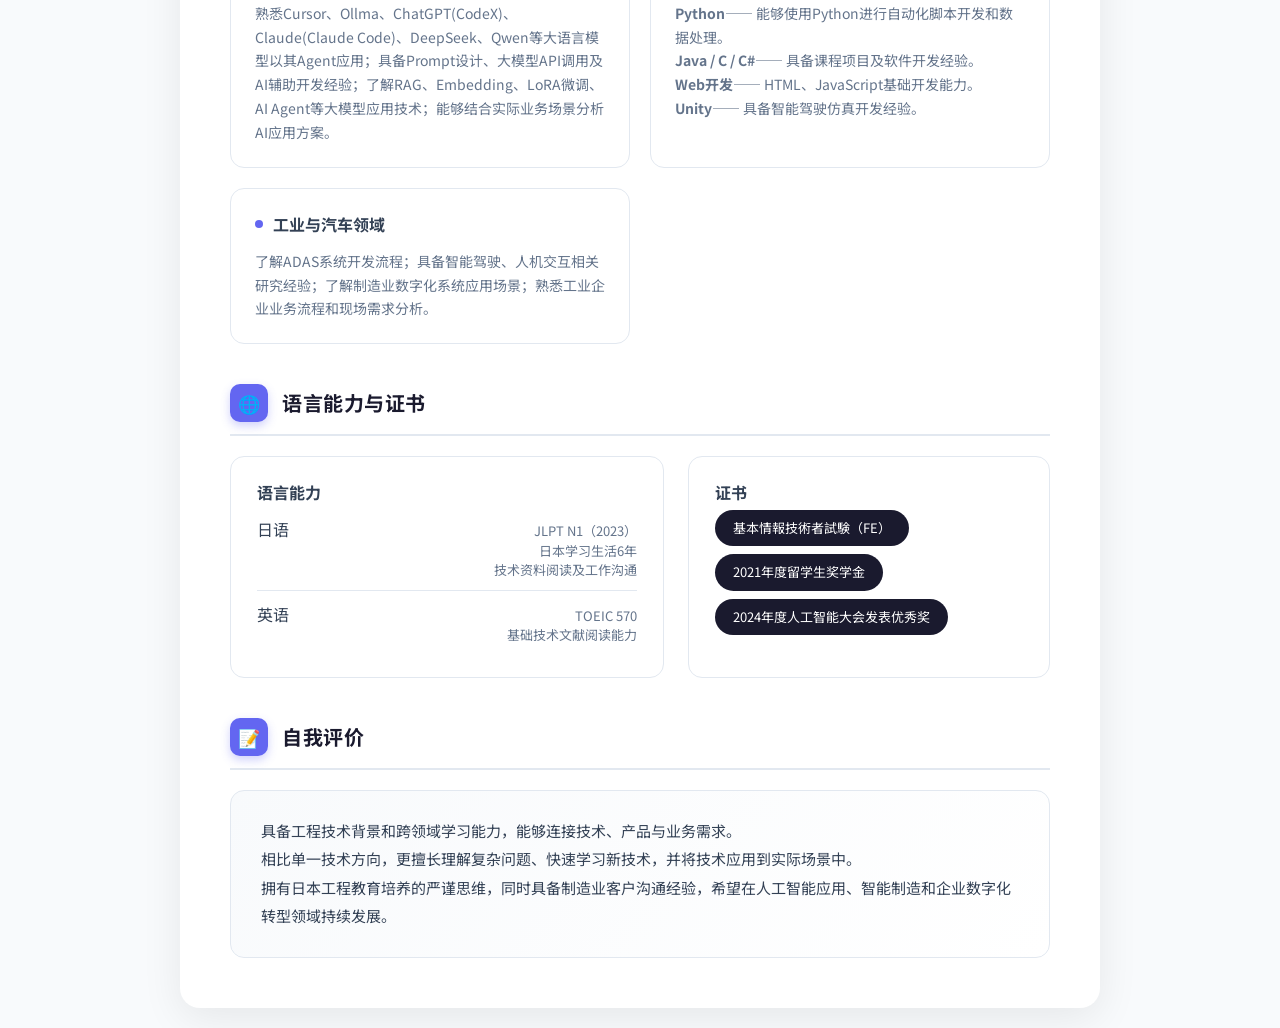
==== commit 2a5aa515: "Update index.html" ====
--- a/index.html
+++ b/index.html
@@ -12,7 +12,7 @@
     <header class="header-banner">
       <div class="header-content">
         <div class="photo-placeholder">
-          <img src="image/profile_sunjian_2026.jpg" alt="孙坚个人照片">
+          <img src="image/resume-2026.jpg" alt="孙坚个人照片">
         </div>
         <div class="header-info">
           <h1>孙坚</h1>
--- a/css/style.css
+++ b/css/style.css
@@ -1,4 +1,16 @@
 @import url('https://fonts.googleapis.com/css2?family=Noto+Sans+SC:wght@300;400;500;700&display=swap');
+
+:root {
+  /* 优化后的配色方案：深蓝灰底色 + 靛蓝强调色 */
+  --primary-color: #1a1a2e;      /* 主色调：深蓝灰 */
+  --accent-color: #6366f1;       /* 强调色：靛蓝 */
+  --accent-light: #e0e7ff;       /* 强调色浅底：用于标签背景 */
+  --bg-color: #f8fafc;           /* 页面背景 */
+  --card-bg: #ffffff;            /* 卡片背景 */
+  --text-main: #334155;          /* 主要文字 */
+  --text-sub: #64748b;           /* 次要文字 */
+  --border-color: #e2e8f0;       /* 边框颜色 */
+}
 
 * {
   margin: 0;
@@ -8,43 +20,43 @@
 
 body {
   font-family: 'Noto Sans SC', -apple-system, BlinkMacSystemFont, "Segoe UI", sans-serif;
-  background: #f0f2f5;
-  color: #333;
-  line-height: 1.6;
+  background: var(--bg-color);
+  color: var(--text-main);
+  line-height: 1.7; /* 稍微增加行高，提升阅读舒适度 */
   padding: 20px;
 }
 
 /* ===================== 主容器 ===================== */
 .resume-container {
-  max-width: 900px;
+  max-width: 920px; /* 稍微加宽一点 */
   margin: 0 auto;
-  background: white;
-  border-radius: 16px;
+  background: var(--card-bg);
+  border-radius: 20px; /* 更圆润的圆角 */
   overflow: hidden;
-  box-shadow: 0 4px 24px rgba(0, 0, 0, .08);
+  box-shadow: 0 10px 40px rgba(0, 0, 0, 0.08);
   animation: resumeShow .8s ease forwards;
-}
-
-@keyframes resumeShow {
-  from {
-    opacity: 0;
-    transform: translateY(25px);
-  }
-  to {
-    opacity: 1;
-    transform: translateY(0);
-  }
 }
 
 /* ===================== 顶部区域 ===================== */
 .header-banner {
-  background: #1a1a2e;
+  background: var(--primary-color);
   color: white;
-  padding: 40px 50px;
+  padding: 50px 60px;
   position: relative;
   overflow: hidden;
-}
-
+  /* 添加微妙的底部边框，增加层次感 */
+  border-bottom: 4px solid var(--accent-color);
+}
+
+.header-content {
+  display: flex;
+  align-items: center; /* 垂直居中对齐 */
+  gap: 35px;
+  position: relative;
+  z-index: 1;
+}
+
+/* 顶部装饰动效保留 */
 .header-banner::before {
   content: "";
   position: absolute;
@@ -57,358 +69,408 @@
   animation: circleMove 12s infinite alternate;
 }
 
-.header-banner::after {
-  content: "";
-  position: absolute;
-  bottom: -30%;
-  left: -5%;
-  width: 300px;
-  height: 300px;
-  background: rgba(255, 255, 255, .03);
-  border-radius: 50%;
-}
-
 @keyframes circleMove {
   from { transform: translate(0, 0); }
   to { transform: translate(-50px, 40px); }
 }
 
-.header-content {
-  display: flex;
-  align-items: flex-start;
-  gap: 30px;
-  position: relative;
-  z-index: 1;
-}
-
 /* ===================== 图片区域 ===================== */
 .photo-placeholder {
-  width: 130px;
-  height: 160px;
+  width: 140px;
+  height: 170px;
   border-radius: 12px;
   overflow: hidden;
   flex-shrink: 0;
   background: rgba(255, 255, 255, .1);
-  animation: photoFade 1s ease;
+  border: 3px solid rgba(255,255,255,0.1); /* 加一点边框 */
+  box-shadow: 0 4px 15px rgba(0,0,0,0.2);
 }
 
 .photo-placeholder img {
   width: 100%;
   height: 100%;
   object-fit: cover;
-  object-position: center;
-}
-
-@keyframes photoFade {
-  from {
-    opacity: 0;
-    transform: scale(.95);
-  }
-  to {
-    opacity: 1;
-    transform: scale(1);
-  }
+  object-position: center top;
 }
 
 /* ===================== 头部文字 ===================== */
 .header-info { flex: 1; }
 
 .header-info h1 {
-  font-size: 32px;
+  font-size: 36px;
   font-weight: 700;
-  margin-bottom: 6px;
+  margin-bottom: 8px;
   letter-spacing: 2px;
+  text-shadow: 0 2px 4px rgba(0,0,0,0.2);
 }
 
 .title {
   font-size: 16px;
-  color: #a0aec0;
-  margin-bottom: 16px;
+  color: #cbd5e1;
+  margin-bottom: 18px;
+  font-weight: 400;
 }
 
 .header-tags {
   display: flex;
   flex-wrap: wrap;
-  gap: 8px;
+  gap: 10px;
 }
 
 .header-tags span {
-  background: rgba(255, 255, 255, .12);
-  padding: 5px 14px;
+  background: rgba(255, 255, 255, .08);
+  padding: 6px 16px;
   border-radius: 20px;
   font-size: 13px;
   color: #e2e8f0;
   border: 1px solid rgba(255, 255, 255, .15);
+  transition: all 0.3s ease;
+}
+
+.header-tags span:hover {
+  background: var(--accent-color);
+  border-color: var(--accent-color);
+  transform: translateY(-2px);
 }
 
 /* ===================== 内容 ===================== */
-.main-content { padding: 0 50px 40px; }
+.main-content { padding: 0 50px 50px; }
 
 /* ===================== 个人信息 ===================== */
 .personal-info-section {
-  background: #f8fafc;
-  border-radius: 12px;
-  padding: 24px;
-  margin: 30px 0;
-  border: 1px solid #e2e8f0;
+  background: var(--bg-color);
+  border-radius: 16px;
+  padding: 28px;
+  margin: 35px 0;
+  border: 1px solid var(--border-color);
 }
 
 .info-title {
   font-size: 18px;
   font-weight: 700;
-  color: #1a1a2e;
+  color: var(--primary-color);
   margin-bottom: 20px;
+  display: flex;
+  align-items: center;
+  gap: 8px;
 }
 
 .info-grid {
   display: grid;
-  grid-template-columns: repeat(4, 1fr);
-  gap: 14px 20px;
+  grid-template-columns: repeat(auto-fit, minmax(180px, 1fr));
+  gap: 16px;
 }
 
 .info-item {
-  background: white;
+  background: var(--card-bg);
   border-radius: 10px;
-  padding: 12px 14px;
-  border: 1px solid #e2e8f0;
-  transition: .25s;
-  min-width: 0;
-  overflow-wrap: break-word;
-  word-break: break-word;
-}
-
-/* 悬停效果不变 */
+  padding: 14px 16px;
+  border: 1px solid var(--border-color);
+  transition: all 0.3s ease;
+}
+
 .info-item:hover {
-  transform: translateY(-3px);
-  box-shadow: 0 8px 20px rgba(0, 0, 0, .08);
-}
-
-.info-item:hover {
-  transform: translateY(-3px);
-  box-shadow: 0 8px 20px rgba(0, 0, 0, .08);
+  transform: translateY(-4px);
+  box-shadow: 0 6px 15px rgba(0,0,0,0.06);
+  border-color: var(--accent-light);
 }
 
 .info-item span {
   display: block;
   font-size: 12px;
-  color: #94a3b8;
-  margin-bottom: 4px;
+  color: var(--text-sub);
+  margin-bottom: 5px;
+  font-weight: 500;
 }
 
 .info-item strong {
-  font-size: 14px;
-  color: #334155;
+  font-size: 15px;
+  color: var(--text-main);
 }
 
 /* ===================== 分区 ===================== */
-.section { margin-top: 32px; }
+.section { margin-top: 40px; }
 
 .section-header {
   display: flex;
   align-items: center;
-  gap: 12px;
-  margin-bottom: 18px;
-  padding-bottom: 10px;
-  border-bottom: 2px solid #e2e8f0;
+  gap: 14px;
+  margin-bottom: 20px;
+  padding-bottom: 12px;
+  border-bottom: 2px solid var(--border-color);
 }
 
 .section-icon {
-  width: 36px;
-  height: 36px;
-  background: #1a1a2e;
-  border-radius: 8px;
+  width: 38px;
+  height: 38px;
+  background: var(--accent-color); /* 使用强调色 */
+  border-radius: 10px;
   display: flex;
   align-items: center;
   justify-content: center;
   color: white;
+  font-size: 18px;
+  box-shadow: 0 4px 10px rgba(99, 102, 241, 0.3);
 }
 
 .section-title {
-  font-size: 18px;
+  font-size: 20px;
   font-weight: 700;
-  color: #1a1a2e;
+  color: var(--primary-color);
+  letter-spacing: 0.5px;
 }
 
 /* ===================== 简介 ===================== */
 .intro-text {
-  font-size: 14.5px;
-  color: #475569;
+  font-size: 15px;
+  color: var(--text-main);
   line-height: 1.9;
   text-align: justify;
 }
 
+.intro-text p {
+  margin-bottom: 12px;
+}
+
 /* ===================== 经历卡片 ===================== */
 .experience-card {
-  background: #f8fafc;
-  border-radius: 12px;
-  padding: 22px 26px;
+  background: var(--card-bg);
+  border-radius: 16px;
+  padding: 28px 30px;
+  margin-bottom: 20px;
+  border: 1px solid var(--border-color);
+  border-left: 5px solid var(--accent-color); /* 强调色左边框 */
+  position: relative;
+  transition: all 0.3s ease;
+}
+
+.experience-card:hover {
+  transform: translateY(-5px);
+  box-shadow: 0 15px 35px rgba(0, 0, 0, .08);
+  border-left-color: #4f46e5; /* 悬停时加深 */
+}
+
+.card-header {
+  display: flex;
+  justify-content: space-between;
+  align-items: flex-start;
   margin-bottom: 16px;
-  border-left: 4px solid #1a1a2e;
-  opacity: 0;
-  animation: cardShow .6s ease forwards;
-  transition: .25s;
-}
-
-.experience-card:hover {
-  transform: translateX(6px) translateY(-3px);
-  box-shadow: 0 10px 25px rgba(0, 0, 0, .08);
-}
-
-@keyframes cardShow {
-  from {
-    opacity: 0;
-    transform: translateY(20px);
-  }
-  to {
-    opacity: 1;
-    transform: translateY(0);
-  }
-}
-
-.card-header {
-  display: flex;
-  justify-content: space-between;
-  margin-bottom: 12px;
 }
 
 .card-title {
-  font-size: 16px;
+  font-size: 17px;
   font-weight: 700;
-  color: #1e293b;
+  color: var(--text-main);
+  margin-bottom: 4px;
 }
 
 .card-subtitle {
   font-size: 14px;
-  color: #64748b;
+  color: var(--text-sub);
 }
 
 .card-date {
   font-size: 13px;
-  color: #94a3b8;
-  background: white;
-  padding: 4px 12px;
-  border-radius: 16px;
+  color: var(--accent-color);
+  background: var(--accent-light);
+  padding: 5px 14px;
+  border-radius: 20px;
+  font-weight: 500;
+  white-space: nowrap;
 }
 
 .card-body {
-  font-size: 14px;
-  color: #475569;
+  font-size: 14.5px;
+  color: var(--text-main);
   line-height: 1.8;
 }
 
-.card-body ul { list-style: none; }
+.card-body ul {
+  list-style: none;
+  margin-top: 10px;
+}
 
 .card-body li {
-  margin-bottom: 6px;
-  padding-left: 18px;
+  margin-bottom: 10px;
+  padding-left: 16px;
   position: relative;
 }
 
 .card-body li::before {
-  content: "▸";
+  content: "•";
   position: absolute;
   left: 0;
-  color: #1a1a2e;
+  color: var(--accent-color); /* 列表符号改用强调色 */
   font-weight: bold;
+}
+
+/* ===================== 关键词独立小框样式 ===================== */
+.project-keywords {
+  margin-top: 20px;
+  display: flex;
+  flex-wrap: wrap;
+  gap: 10px;
+  padding-top: 15px;
+  border-top: 1px dashed var(--border-color); /* 分隔线 */
+}
+
+.keyword-tag {
+  display: inline-block;
+  background: var(--accent-light);
+  color: #4338ca; /* 深靛蓝文字 */
+  padding: 5px 12px;
+  border-radius: 6px;
+  font-size: 12px;
+  font-weight: 500;
+  border: 1px solid transparent;
+  transition: all 0.2s ease;
+}
+
+.keyword-tag:hover {
+  background: #ffffff;
+  border-color: var(--accent-color);
+  transform: translateY(-2px);
+  box-shadow: 0 4px 8px rgba(99, 102, 241, 0.15);
 }
 
 /* ===================== 技能 ===================== */
 .skills-grid {
   display: grid;
-  grid-template-columns: repeat(auto-fit, minmax(260px, 1fr));
-  gap: 16px;
+  grid-template-columns: repeat(auto-fit, minmax(280px, 1fr));
+  gap: 20px;
 }
 
 .skill-card {
-  background: #f8fafc;
-  border-radius: 12px;
-  padding: 18px 20px;
-  border: 1px solid #e2e8f0;
+  background: var(--card-bg);
+  border-radius: 14px;
+  padding: 22px 24px;
+  border: 1px solid var(--border-color);
+  transition: all 0.3s ease;
+}
+
+.skill-card:hover {
+  border-color: var(--accent-light);
+  box-shadow: 0 8px 20px rgba(0,0,0,0.05);
 }
 
 .skill-card h4 {
   display: flex;
   align-items: center;
-  gap: 8px;
-  margin-bottom: 10px;
+  gap: 10px;
+  margin-bottom: 12px;
+  font-size: 16px;
 }
 
 .dot {
   width: 8px;
   height: 8px;
-  background: #1a1a2e;
+  background: var(--accent-color);
   border-radius: 50%;
 }
 
 .skill-card p {
-  font-size: 13.5px;
-  color: #64748b;
-  line-height: 1.8;
+  font-size: 14px;
+  color: var(--text-sub);
+  line-height: 1.7;
 }
 
 /* ===================== 语言证书 ===================== */
 .lang-cert-grid {
   display: grid;
-  grid-template-columns: 1fr 1fr;
-  gap: 20px;
+  grid-template-columns: 1.2fr 1fr; /* 语言占比稍大 */
+  gap: 24px;
 }
 
 .lang-card,
 .cert-card {
-  background: #f8fafc;
-  border-radius: 12px;
-  padding: 18px 22px;
+  background: var(--card-bg);
+  border-radius: 14px;
+  padding: 22px 26px;
+  border: 1px solid var(--border-color);
 }
 
 .lang-item {
   display: flex;
   justify-content: space-between;
-  padding: 8px 0;
-  border-bottom: 1px solid #e2e8f0;
+  align-items: baseline; /* 基线对齐更好看 */
+  padding: 10px 0;
+  border-bottom: 1px solid var(--border-color);
+}
+
+.lang-item:last-child {
+  border-bottom: none;
 }
 
 .lang-level {
   font-size: 13px;
-  color: #64748b;
+  color: var(--text-sub);
   text-align: right;
+  line-height: 1.5;
 }
 
 .cert-tag {
   display: inline-block;
-  background: #1a1a2e;
+  background: var(--primary-color);
   color: white;
-  padding: 6px 16px;
+  padding: 7px 18px;
   border-radius: 20px;
   font-size: 13px;
+  margin: 4px 4px 4px 0;
 }
 
 /* ===================== 自我评价 ===================== */
 .self-eval {
-  background: #f8fafc;
-  border-radius: 12px;
-  padding: 22px 26px;
-  font-size: 14.5px;
-  color: #475569;
+  background: linear-gradient(135deg, #f8fafc 0%, #ffffff 100%);
+  border-radius: 14px;
+  padding: 26px 30px;
+  border: 1px solid var(--border-color);
+  font-size: 15px;
+  color: var(--text-main);
   line-height: 1.9;
 }
 
 /* ===================== 响应式 ===================== */
 @media (max-width: 768px) {
+  body { padding: 10px; }
+  
+  .header-banner {
+    padding: 35px 25px;
+    text-align: center;
+  }
+
   .header-content {
     flex-direction: column;
-    align-items: center;
-    text-align: center;
-  }
-
-  .header-tags { justify-content: center; }
-
-  .main-content { padding: 0 24px 30px; }
-
-  .info-grid { grid-template-columns: repeat(2, 1fr); }
-
-  .lang-cert-grid { grid-template-columns: 1fr; }
-
-  .card-header { flex-direction: column; }
-
-  .card-date { margin-top: 8px; }
-}
+    gap: 25px;
+  }
+
+  .header-tags {
+    justify-content: center;
+  }
+
+  .main-content {
+    padding: 0 20px 30px;
+  }
+
+  .info-grid {
+    grid-template-columns: 1fr;
+  }
+
+  .lang-cert-grid {
+    grid-template-columns: 1fr;
+  }
+
+  .card-header {
+    flex-direction: column;
+    gap: 8px;
+  }
+
+  .card-date {
+    align-self: flex-start;
+    margin-top: 5px;
+    display: inline-block;
+  }
+  
+  .project-keywords {
+    justify-content: flex-start;
+  }
+}
